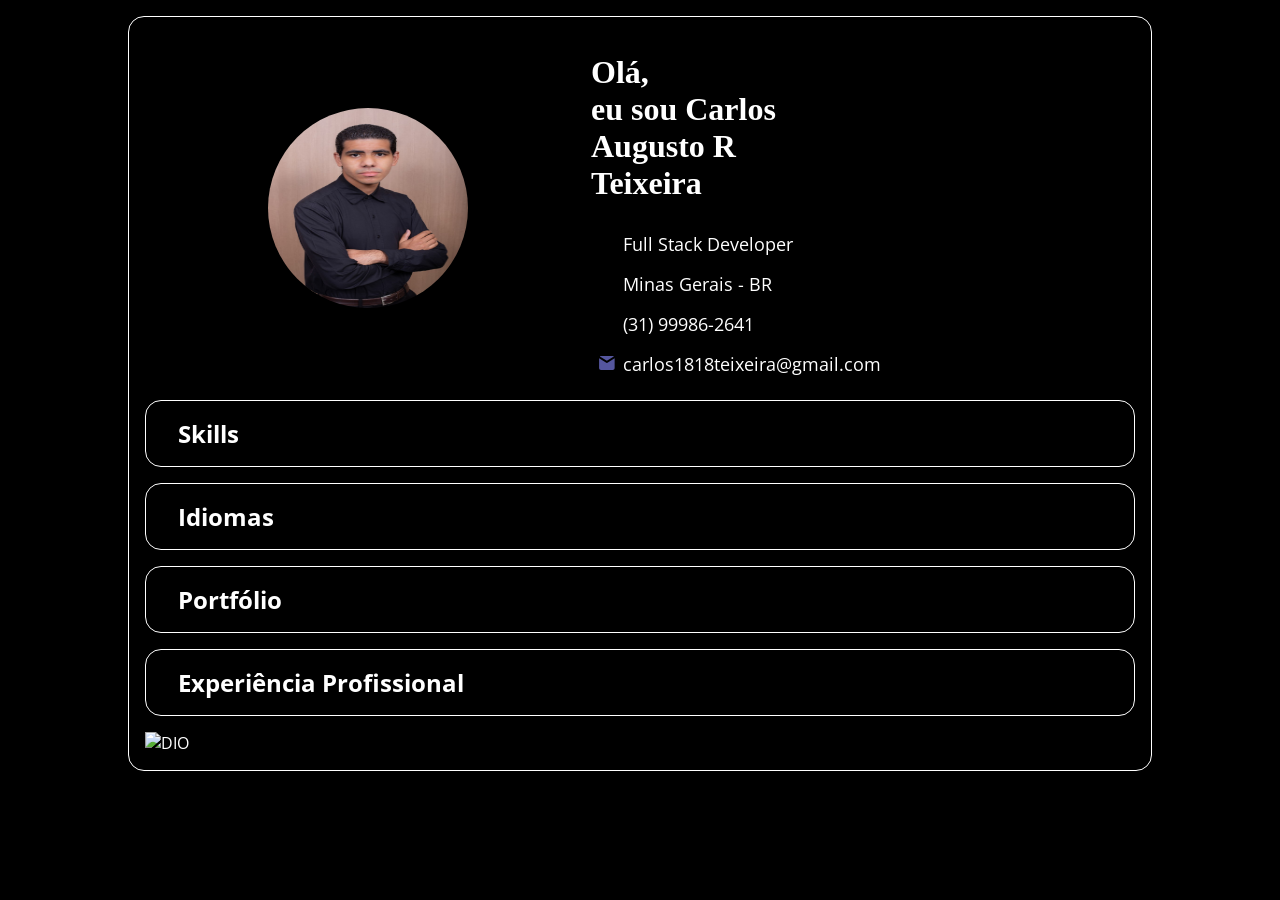
==== index.html @ d0ecc082 "Seu mensagem de commit aqui" ====
<!DOCTYPE html>
<html lang="pt-BR">
<head>
    <meta charset="UTF-8">
    <meta name="viewport" content="width=device-width, initial-scale=1.0">
    <title>Portifolio Carlos Augusto R Teixeira</title>

    <link rel="stylesheet" href="https://cdnjs.cloudflare.com/ajax/libs/normalize/8.0.1/normalize.min.css" 
    integrity="sha512-NhSC1YmyruXifcj/KFRWoC561YpHpc5Jtzgvbuzx5VozKpWvQ+4nXhPdFgmx8xqexRcpAglTj9sIBWINXa8x5w=="
    crossorigin="anonymous" referrerpolicy="no-referrer" />

    <link rel="preconnect" href="https://fonts.googleapis.com">
    <link rel="preconnect" href="https://fonts.gstatic.com" crossorigin>
    <link rel="stylesheet" href="https://fonts.googleapis.com/css2?family=Open+Sans:wght@400;700&display=swap">
  
    <link rel="stylesheet" href="assets/fonts/neue-machina-regular.otf">
    <link rel="stylesheet" href="assets/css/global.css">
    <link rel="stylesheet" href="assets/css/header.css">
    <link rel="stylesheet" href="assets/css/acordeon.css">
    <link rel="stylesheet" href="assets/css/languages.css">
    <link rel="stylesheet" href="assets/css/portfolio.css">
    <link rel="stylesheet" href="assets/css/experience.css">
    <link rel="stylesheet" href="assets/css/skills.css">
    <link rel="stylesheet" href="assets/css/footer.css">
</head>

<body>
        <main class="main"> 

         <header class="header">
             <img src="assets/img/My-photo.jpeg" alt="Foto de Carlos Augusto R Teixeira" class="photo">

             <h1 class="title">Olá, <br>eu sou Carlos Augusto R Teixeira</h1>
        
             <div class="information">
                 <p class="job">Full Stack Developer</p>
                 <p class="location">Minas Gerais - BR</p>
                 <p class="phone">(31) 99986-2641</p>
                 <p class="email">carlos1818teixeira@gmail.com</p>
             </div>
          </header>
          
          
        <section class="acordeon">
            <button class="trigger" type="button">
                <h2>Skills</h2>
            </button>

            <div class="content">
                <div class="skills">
                    <section class="tools">
                        <h3>Ferramentas:</h3>
                        <ul id="profile.skills.hardSkills">
                        </ul>
                    </section>

                    <section class="personal">
                        <h3>Pessoal:</h3>
                        <ul id="profile.skills.softSkills">
                            <li>Carregando...</li>
                            <li>Carregando...</li>
                            <li>Carregando...</li>
                        </ul>
                    </section>
                </div>
            </div>
        </section>

        <section class="acordeon">
            <button class="trigger" type="button">
                <h2>Idiomas</h2>
            </button>

            <div class="content">
                <ul class="languages" id="profile.languages">
                    <li>Carregando...</li>
                </ul>
            </div>
        </section>

        <section class="acordeon">
            <button class="trigger" type="button">
                <h2>Portfólio</h2>
            </button>

            <div class="content">
                <ul class="portfolio" id="profile.portfolio">
                </ul>
            </div>
        </section>

        <section class="acordeon">
            <button class="trigger" type="button">
                <h2>Experiência Profissional</h2>
            </button>

            <div class="content">
                <ul class="experience" id="profile.professionalExperience">
                </ul>
            </div>
        </section>

        <footer>
            <a href="https://www.dio.me/" target="_blank">
                <img src="assets/img/dio.svg" alt="DIO">
            </a>
        </footer>
    </main>

    <script src="assets/js/acordeon.js"></script>
    <script src="assets/js/api.js"></script>
    <script src="assets/js/main.js"></script>
</body>

</html>
---- assets/css/global.css ----
* {
    box-sizing: border-box;
    font-family: 'Open Sans', sans-serif;
}

@font-face {
    font-family: 'Neue Machina';
    src: url('../fonts/neue-machina-regular.otf');
}

body {
    background-color: #000;
    color: #fff;
}

a {
    color: #fff;
    text-decoration: none;
}

a:hover {
    text-decoration: underline;
}

.main {
    margin: 1rem;
    padding: 1rem;
    border: 1px solid #fff;
    border-radius: 1rem;
}

.main::before,
.main::after {
    content: '';
    background-image: url('../img/background.svg');
    background-repeat: no-repeat;
    background-size: contain;
    display: inline-block;
    position: fixed;
    top: 0;
    left: 0;
    width: 140vw;
    height: 100vh;
    z-index: -1;
}

.main::after {
    content: '';
    top: auto;
    left: auto;
    bottom: 0;
    right: 0;
    transform: rotate(180deg);
}


@media only screen and (min-width: 768px) {
    .main {
        max-width: 1024px;
        margin: 1rem auto;
    }

    .main::before,
    .main::after {
        width: 70vw;
    }
}
---- assets/css/header.css ----
.header {
    display: flex;
    flex-direction: column;
    align-items: center;
    position: relative;
}

.header::after {
    content: '';
    display: inline-block;
    position: absolute;
    top: 1rem;
    right: 1rem;
    width: 2rem;
    height: 2rem;
    background-repeat: no-repeat;
    background-size: contain;
    background-image: url('../img/icons/header.svg');
}

.header .photo {
    width: 200px;
    height: 200px;
    border-radius: 50%;
}

.header .title {
    font-family: 'Neue Machina';
    text-align: center;
}

.information {
    display: flex;
    flex-direction: column;
    align-items: flex-start;
    width: 100%;
}

.information p {
    display: flex;
    flex-direction: row;
    align-items: center;
    margin: .5rem;
    font-size: 1.125rem;
}

.information p::before {
    content: '';
    display: inline-block;
    width: 1rem;
    height: 1rem;
    background-repeat: no-repeat;
    background-size: contain;
    margin-right: .5rem;
}

.information .job::before {
    background-image: url('../img/icons/job.svg');
}

.information .location::before {
    background-image: url('../img/icons/location.svg');
}

.information .email::before {
    background-image: url('../img/icons/email.svg');
}

.information .phone::before {
    background-image: url('../img/icons/phone.svg');
}

@media only screen and (min-width: 768px) {
    .header {
        display: grid;
        grid-template-areas:
            "photo title"
            "photo information"
        ;
    }

    .header .photo {
        grid-area: photo;
        margin: 0 auto;
    }

    .header .title {
        grid-area: title;
        text-align: start;
        max-width: 210px;
    }

    .header .information {
        grid-area: information;
    }
}
---- assets/css/acordeon.css ----
.acordeon {
    display: flex;
    flex-direction: column;
    width: 100%;
    margin: 1rem 0;
    border: 1px solid #fff;
    border-radius: 1rem;
    transition: .25s;
}

.acordeon.open,
.acordeon:hover {
    background-color: #55569E;
    border-color: #55569E;
}

.acordeon .trigger {
    display: flex;
    flex-direction: row;
    justify-content: space-between;
    align-items: center;
    font-size: 1.5rem;
    font-weight: 700;
    padding: 1rem 2rem;
    background-color: transparent;
    color: #fff;
    border: none;
}

.acordeon .trigger h2 {
    margin: 0;
    font-size: 1.5rem;
    text-align: start;
}

.acordeon .trigger:hover {
    cursor: pointer;
}

.acordeon .trigger::after {
    content: '';
    display: inline-block;
    width: 1.5rem;
    height: 1.5rem;
    background-repeat: no-repeat;
    background-size: contain;
    background-image: url('../img/icons/arrow-top.svg');
    transition: .25s;
}

.acordeon.open .trigger::after {
    transform: rotate(180deg);
}

.acordeon .content {
    overflow: hidden;
    height: 0;
    opacity: 0;
    transition: opacity .25s ease-in-out;
}

.acordeon.open .content {
    display: block;
    padding: 0 1rem 1rem 2rem;
    height: auto;
    opacity: 1;
}
---- assets/css/languages.css ----
.languages {
    display: flex;
    flex-direction: row;
    align-items: center;
    flex-wrap: wrap;
    margin: 0;
    padding: 0;
    list-style: none;
}

.languages li {
    display: flex;
    flex-direction: row;
    align-items: center;
    padding-right: 1rem;
    font-weight: 700;
}

.languages li::before {
    content: "";
    display: inline-block;
    width: 1rem;
    height: 1rem;
    background-repeat: no-repeat;
    background-size: contain;
    background-image: url('../img/icons/check.svg');
    margin-right: .5rem;
}
---- assets/css/portfolio.css ----
.portfolio {
    display: flex;
    flex-direction: column;
    justify-content: flex-start;
    width: 100%;
    margin: 0;
    padding: 0;
    list-style: none;
}

.portfolio li {
    display: flex;
    flex-direction: column;
    justify-content: flex-start;
    margin: 1rem 0;
}

.portfolio li h3 {
    display: flex;
    flex-direction: row;
    align-items: center;
    font-size: 1.25rem;
    font-weight: 700;
    margin: 0;
    margin-bottom: .5rem;
}

.portfolio li h3.github::before {
    content: "";
    display: inline-block;
    width: 1rem;
    height: 1rem;
    background-repeat: no-repeat;
    background-size: contain;
    background-image: url('../img/icons/github.svg');
    margin-right: .5rem;
}
---- assets/css/experience.css ----
.experience {
    display: flex;
    flex-direction: column;
    margin: 0;
    padding: 0;
    list-style: none;
}

.experience li {
    margin-bottom: 1rem;
}

.experience li .period {
    display: flex;
    flex-direction: row;
    align-items: center;
}

.experience li .period::before {
    content: "";
    display: inline-block;
    width: 1rem;
    height: 1rem;
    background-repeat: no-repeat;
    background-size: contain;
    background-image: url('../img/icons/calendar.svg');
    margin-right: .5rem;
}
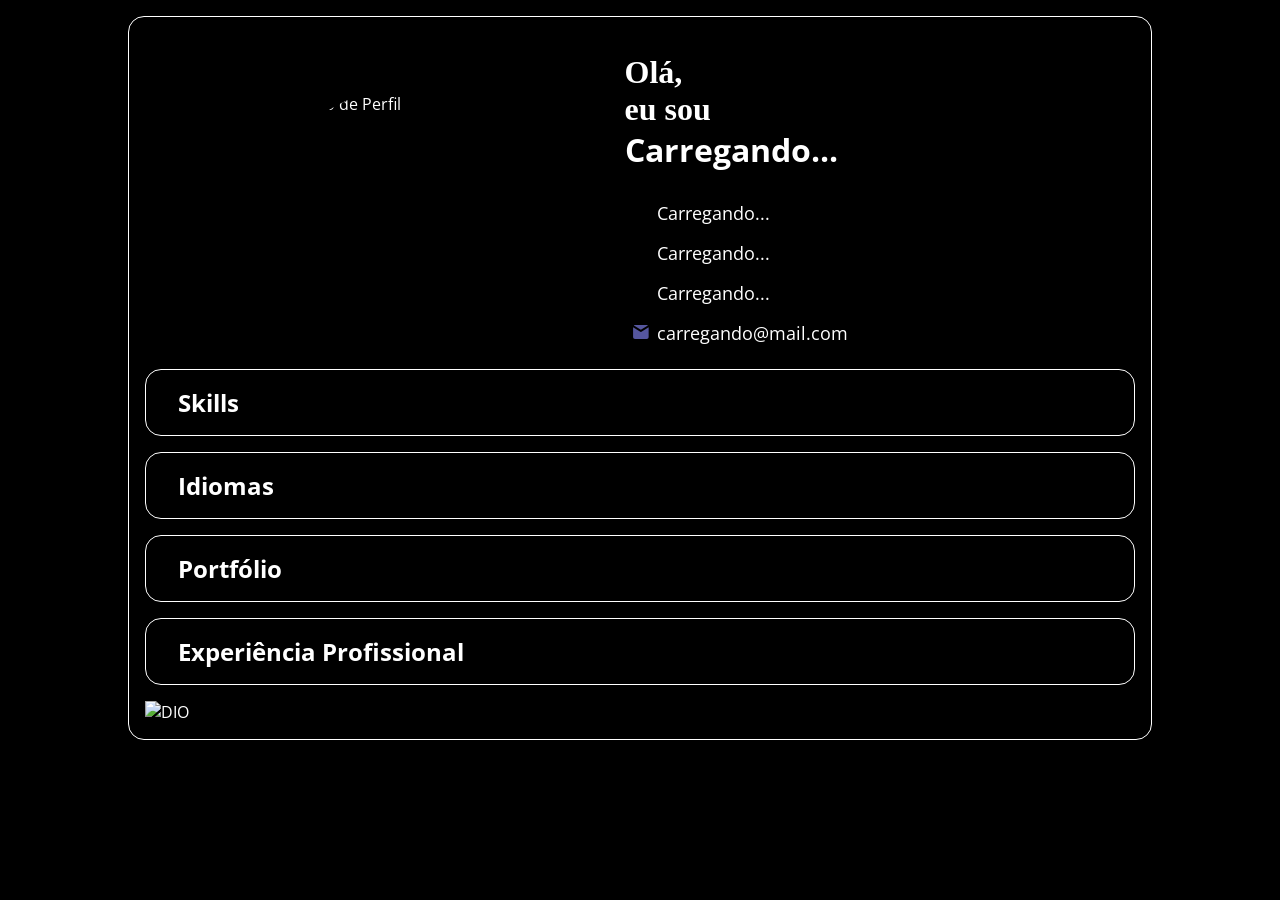
==== commit 41eec6d2: "Corrigir problemas no arquivo api.js e atualizar profile.json" ====
--- a/index.html
+++ b/index.html
@@ -25,22 +25,26 @@
 </head>
 
 <body>
-        <main class="main"> 
+    <main class="main">
+        <header class="header">
+            <img src="assets/img/my-photo.png" alt="Foto de Perfil" class="photo" id="profile.photo">
 
-         <header class="header">
-             <img src="assets/img/My-photo.jpeg" alt="Foto de Carlos Augusto R Teixeira" class="photo">
+            <h1 class="title">
+                Olá, <br>eu sou <span id="profile.name">Carregando...</span>
+            </h1>
 
-             <h1 class="title">Olá, <br>eu sou Carlos Augusto R Teixeira</h1>
-        
-             <div class="information">
-                 <p class="job">Full Stack Developer</p>
-                 <p class="location">Minas Gerais - BR</p>
-                 <p class="phone">(31) 99986-2641</p>
-                 <p class="email">carlos1818teixeira@gmail.com</p>
-             </div>
-          </header>
-          
-          
+            <div class="information">
+                <p class="job" id="profile.job">Carregando...</p>
+                <p class="location" id="profile.location">Carregando...</p>
+                <p class="phone">
+                    <a href="tel:(16) 9 9999-9999" id="profile.phone">Carregando...</a>
+                </p>
+                <p class="email">
+                    <a href="mailto:ex@mail.com" id="profile.email">carregando@mail.com</a>
+                </p>
+            </div>
+        </header>
+
         <section class="acordeon">
             <button class="trigger" type="button">
                 <h2>Skills</h2>
@@ -112,4 +116,4 @@
     <script src="assets/js/main.js"></script>
 </body>
 
-</html>
+</html>
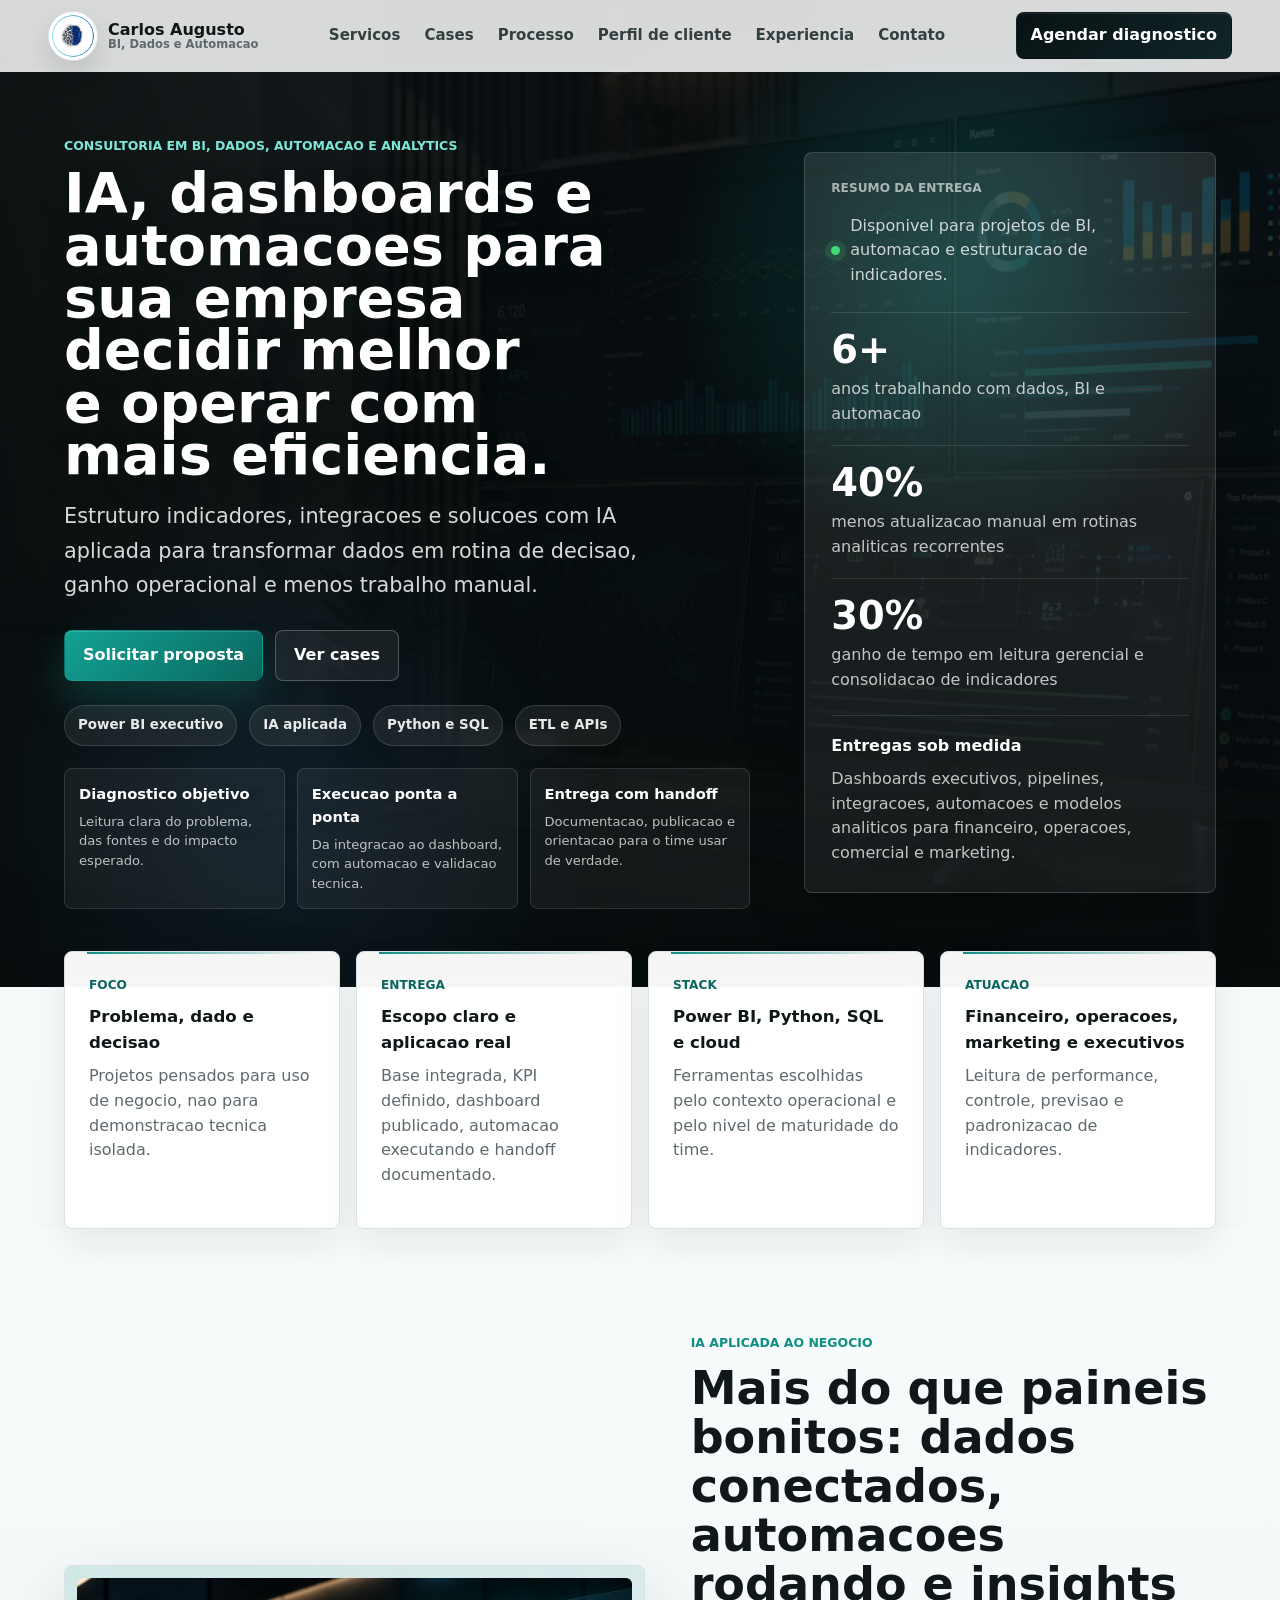
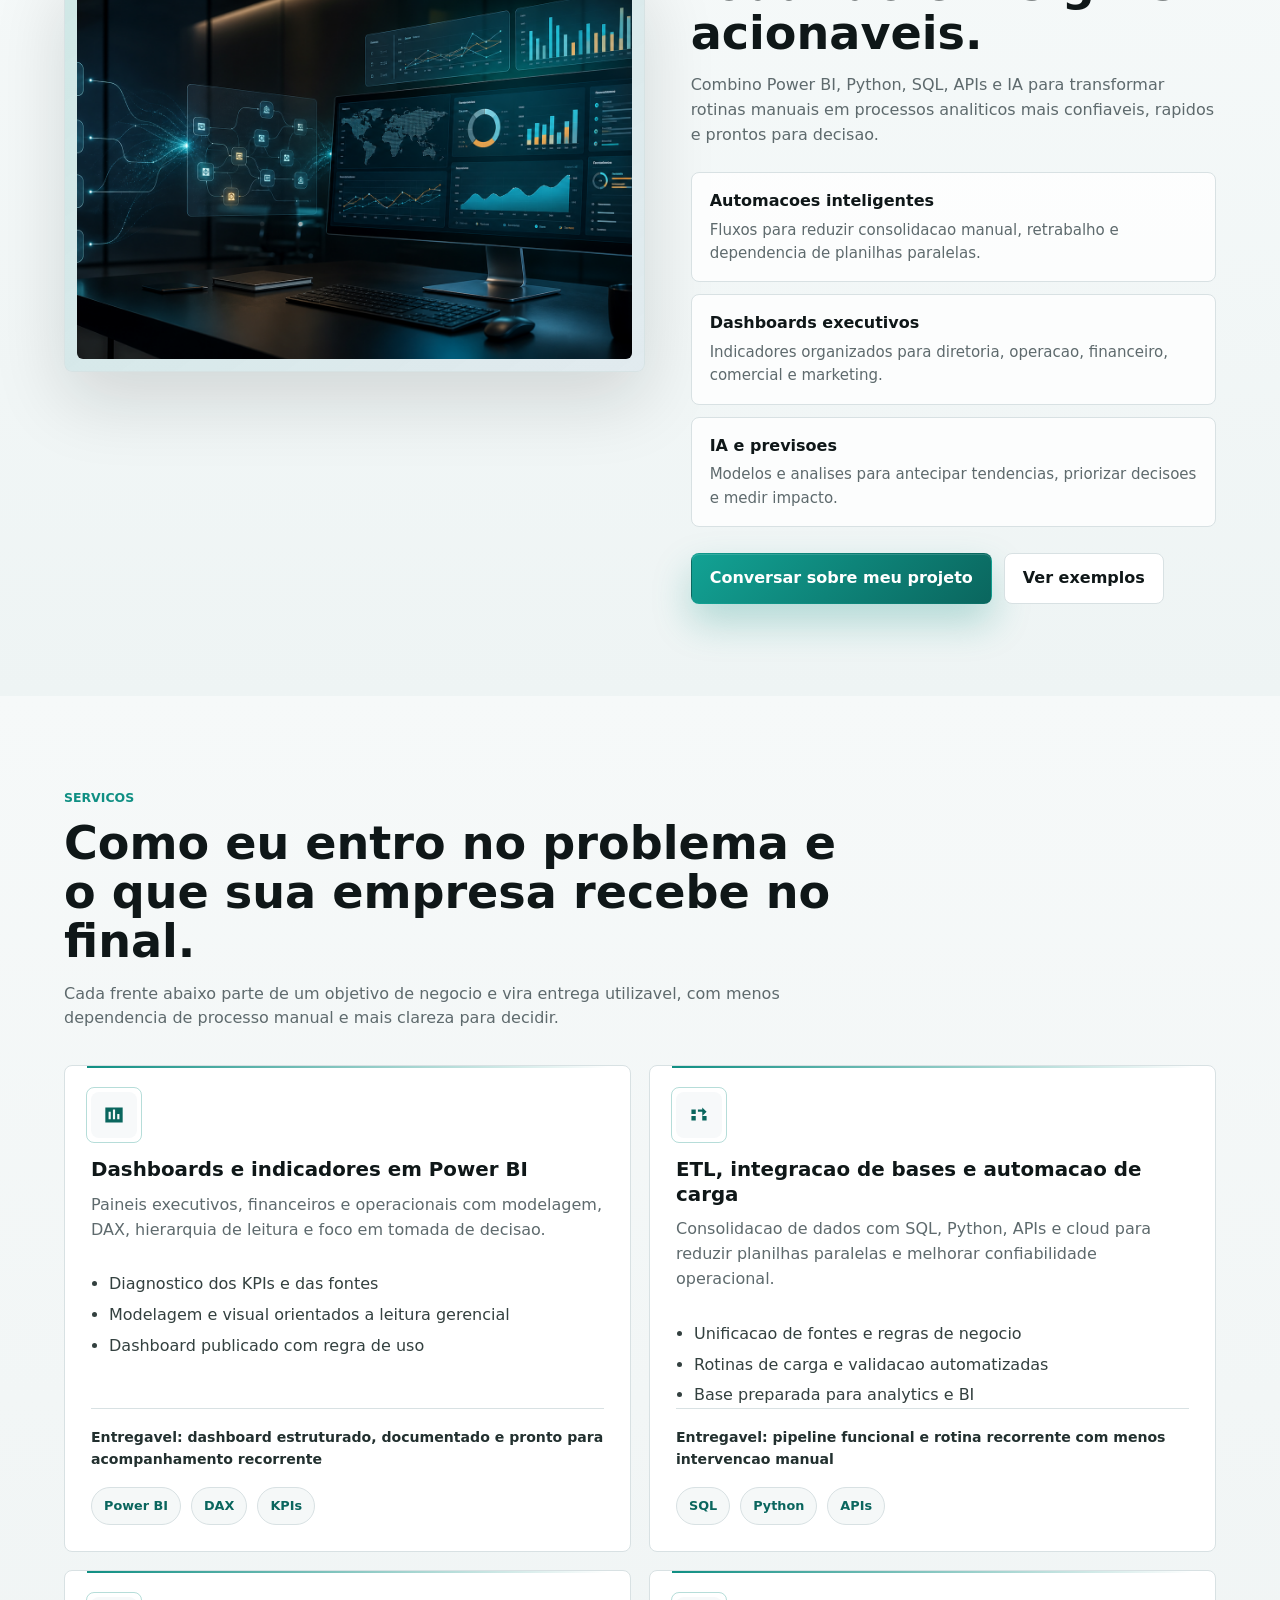
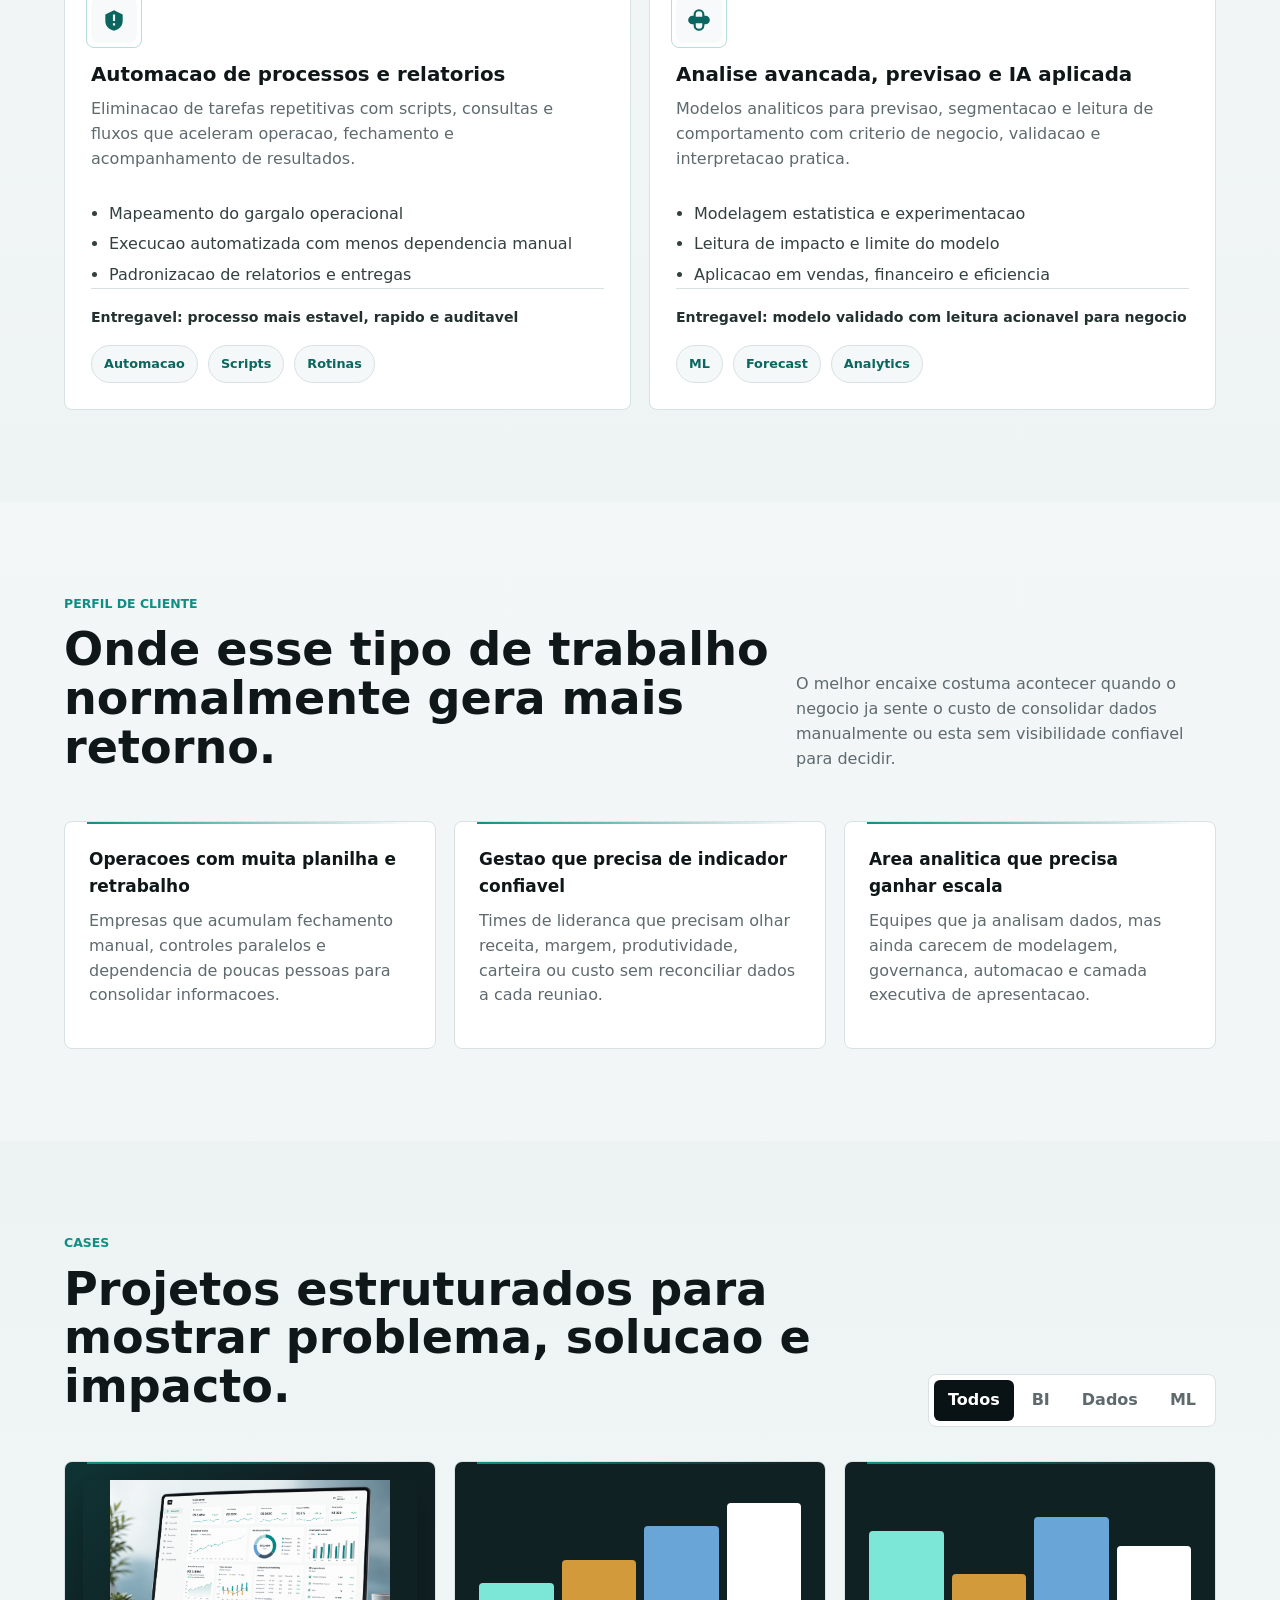
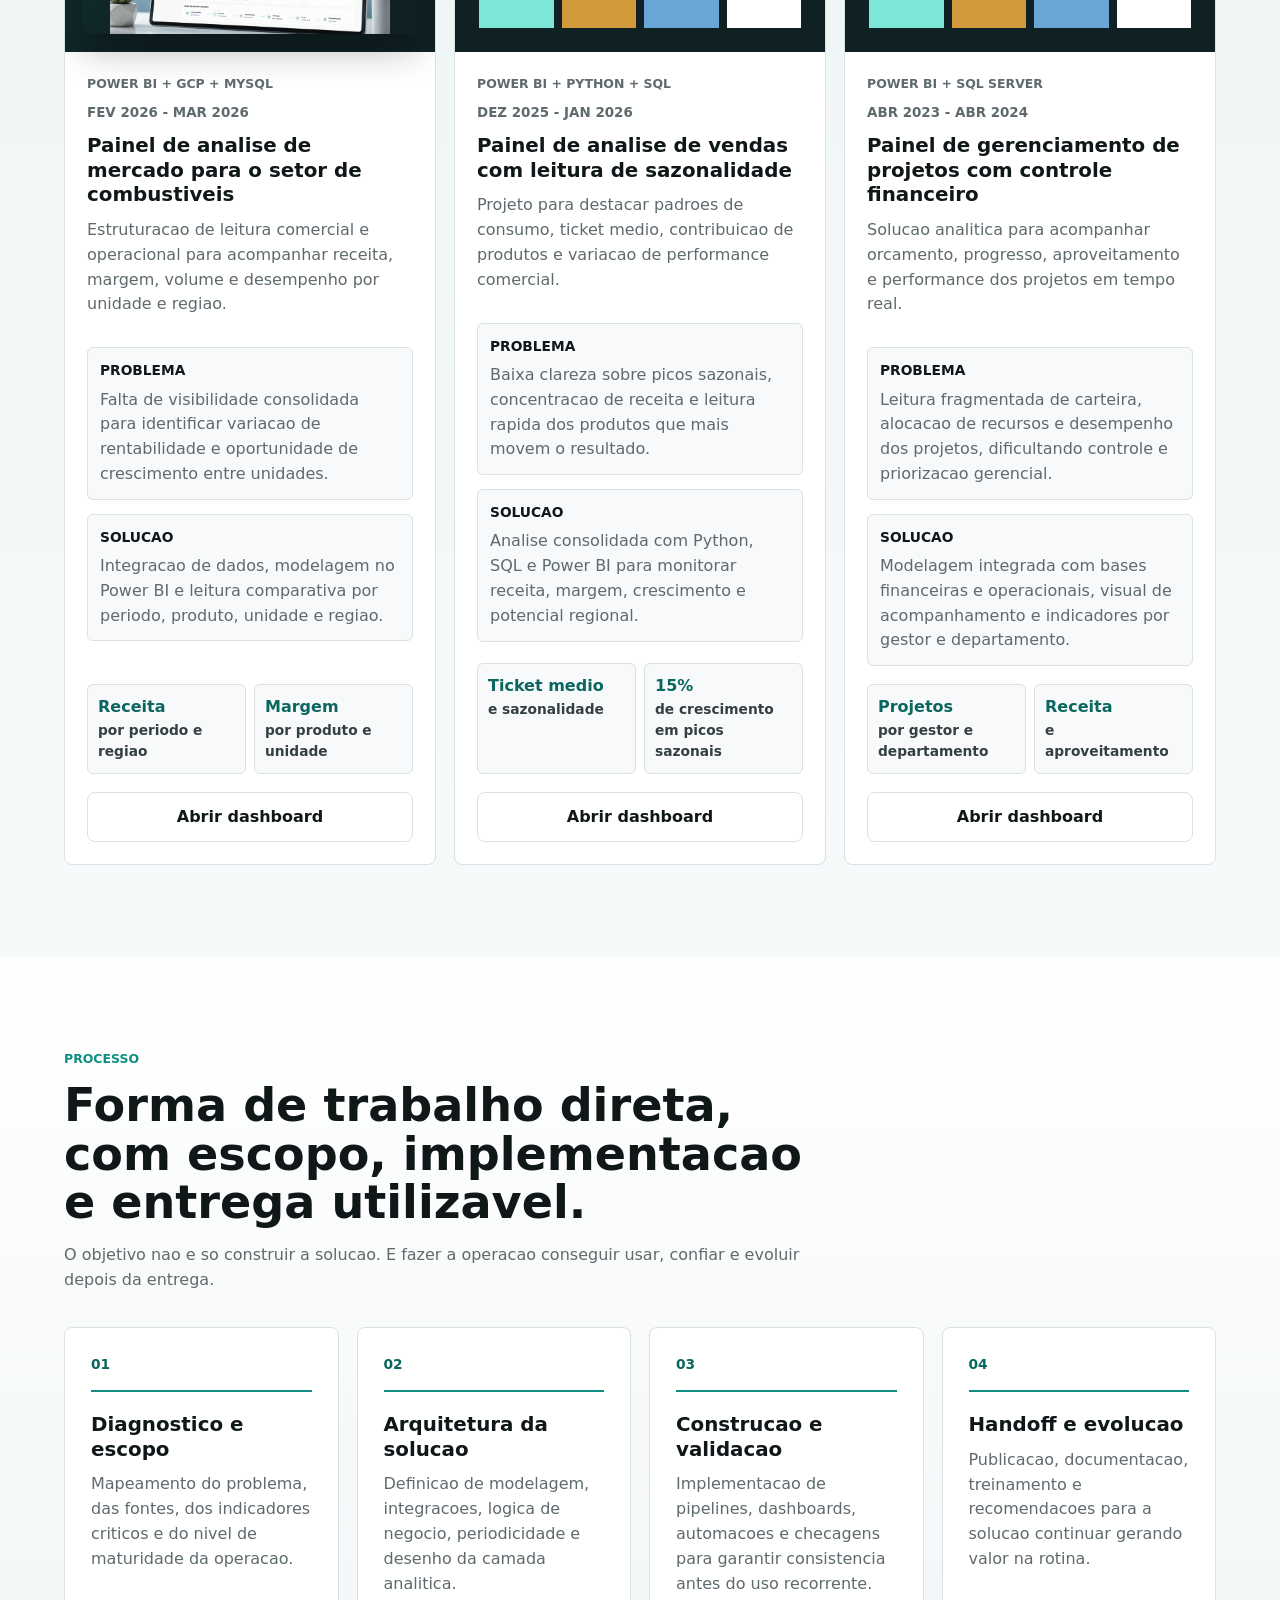
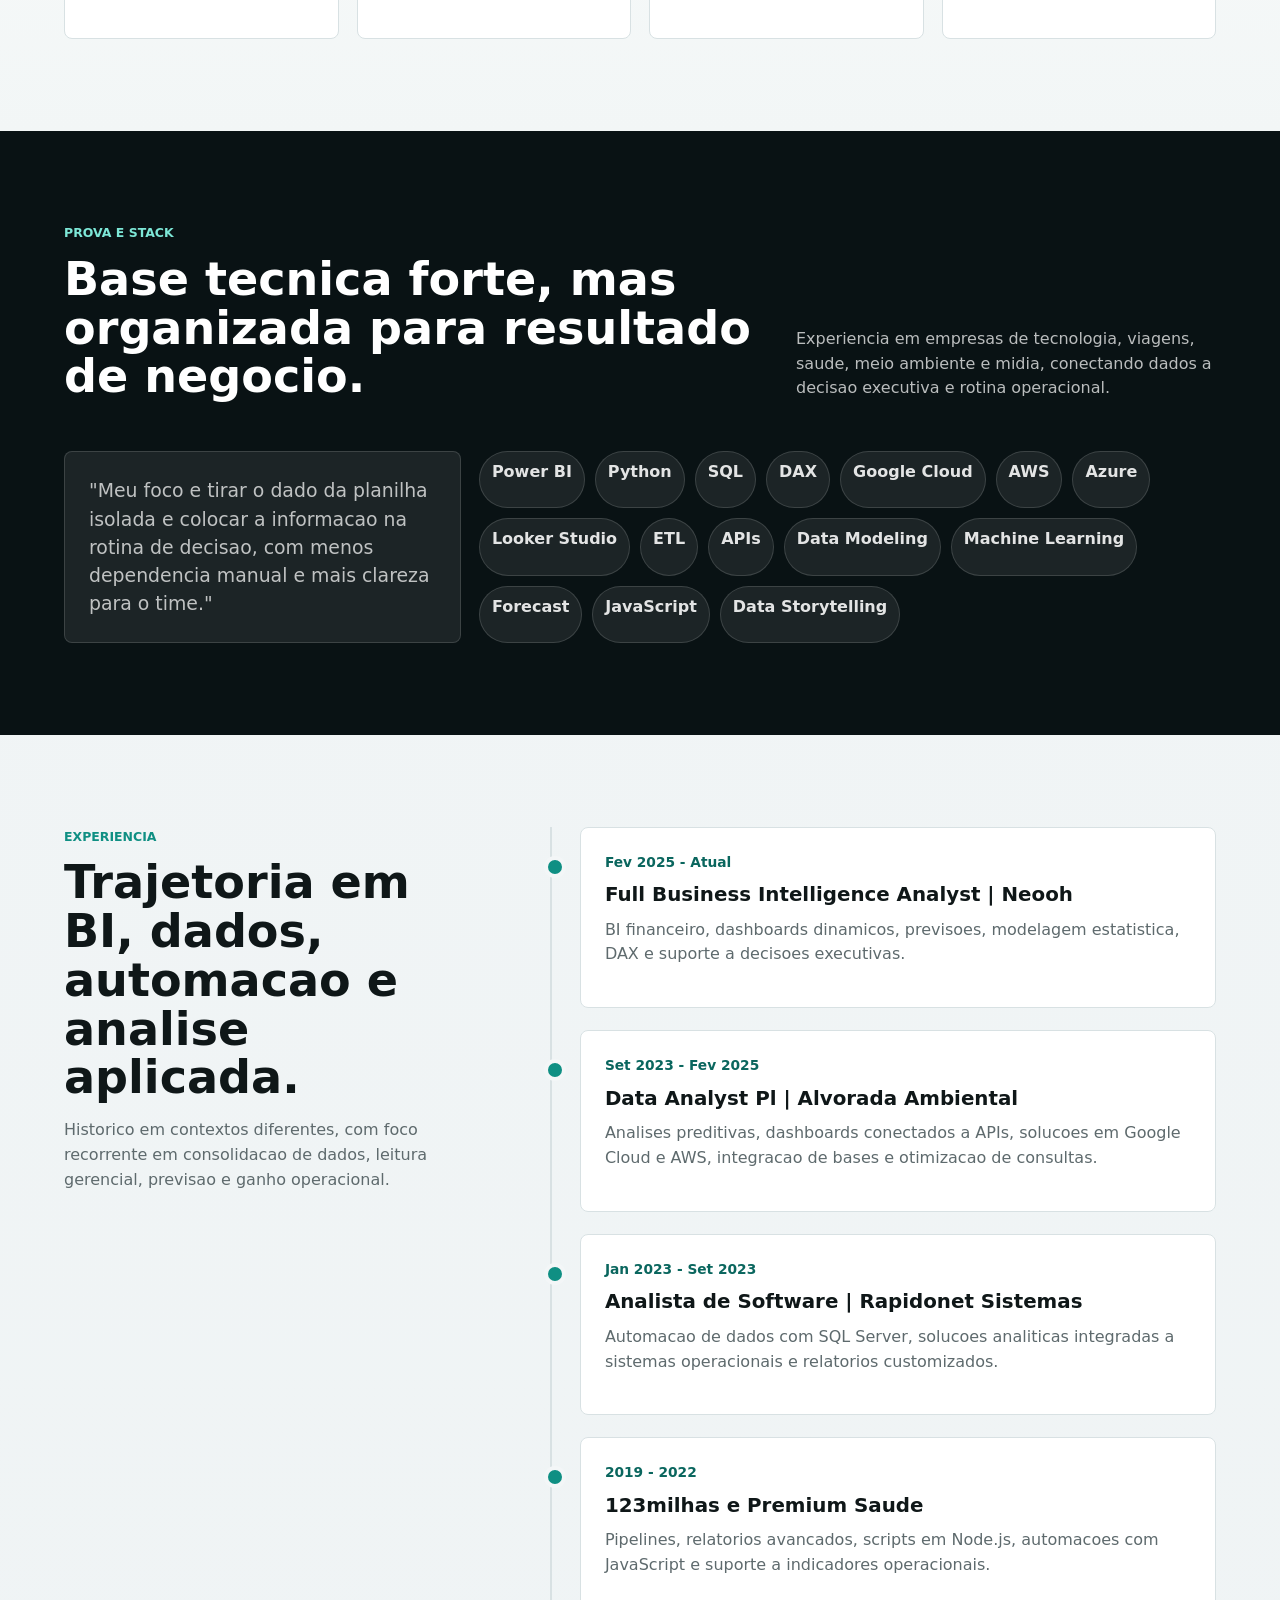
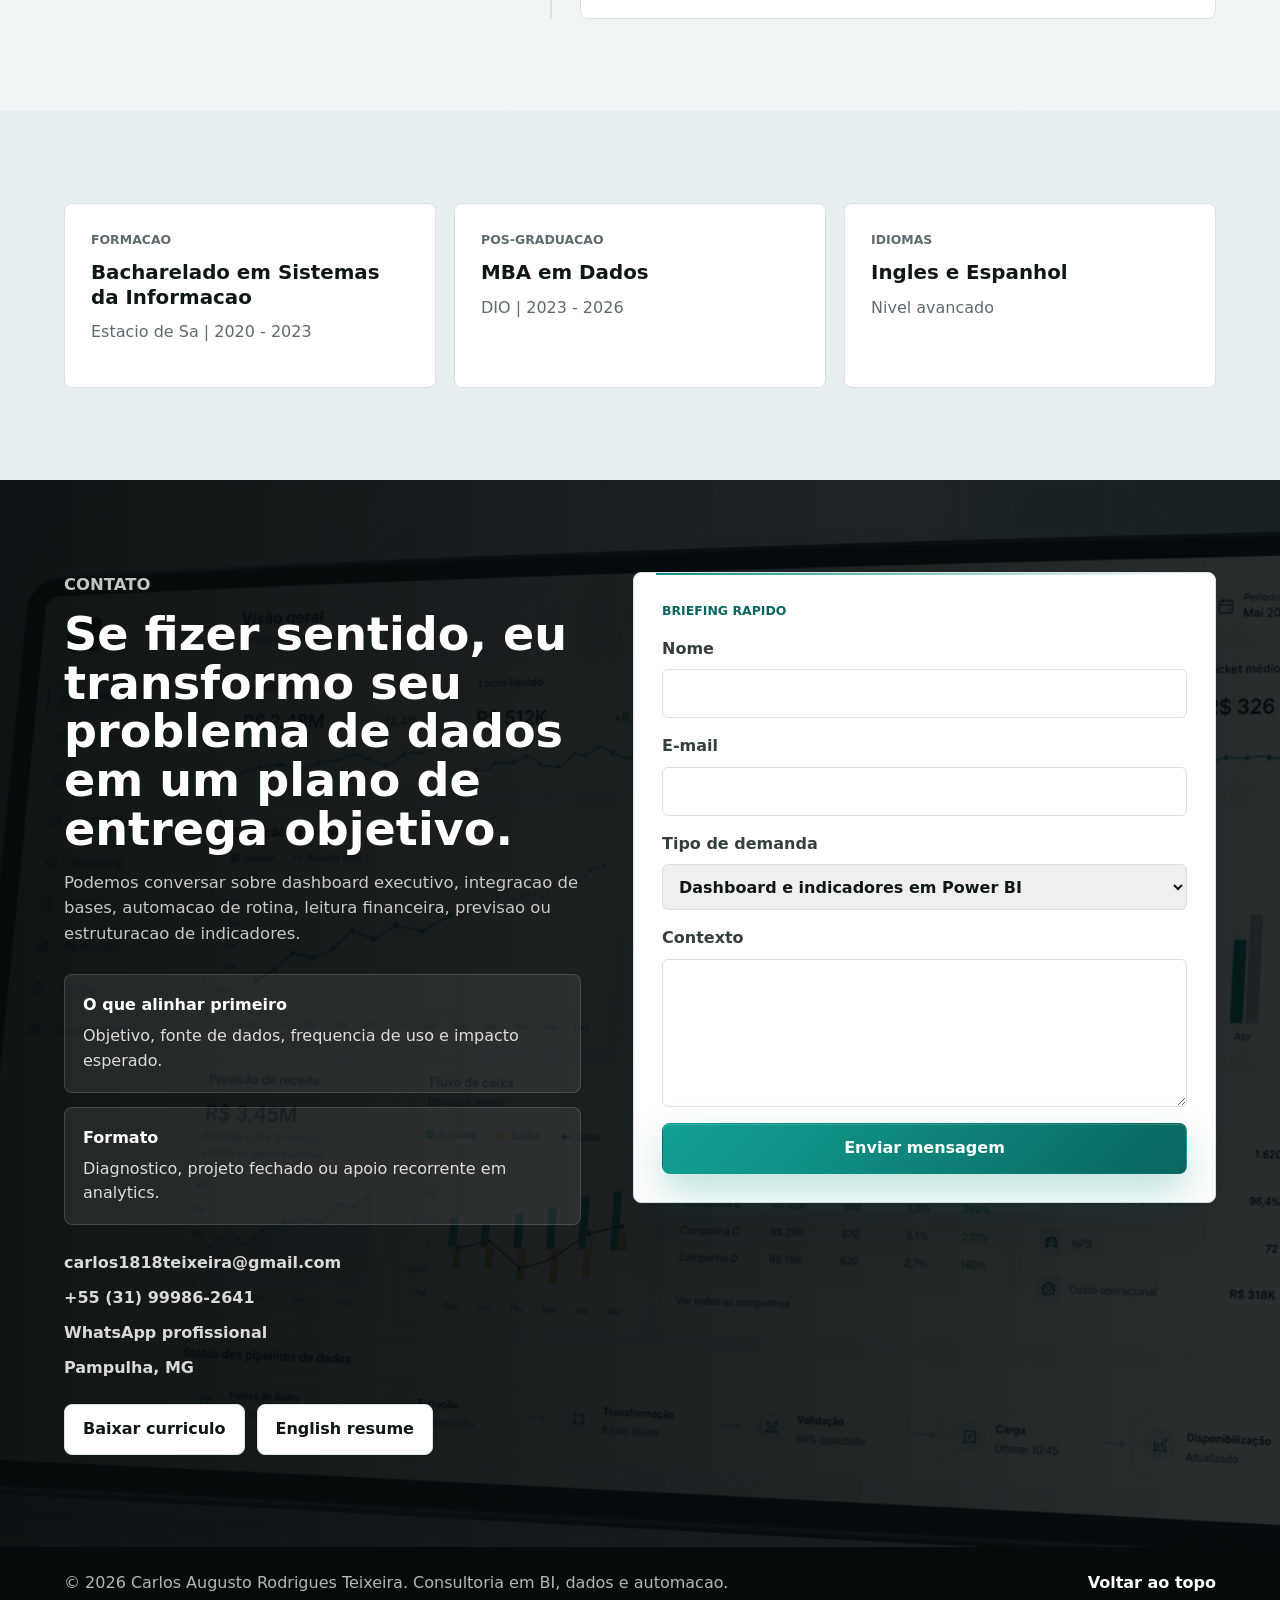
==== commit e96978be: "Publish updated portfolio site" ====
--- a/index.html
+++ b/index.html
@@ -1,119 +1,579 @@
-<!DOCTYPE html>
+<!doctype html>
 <html lang="pt-BR">
-<head>
-    <meta charset="UTF-8">
-    <meta name="viewport" content="width=device-width, initial-scale=1.0">
-    <title>Portifolio Carlos Augusto R Teixeira</title>
-
-    <link rel="stylesheet" href="https://cdnjs.cloudflare.com/ajax/libs/normalize/8.0.1/normalize.min.css" 
-    integrity="sha512-NhSC1YmyruXifcj/KFRWoC561YpHpc5Jtzgvbuzx5VozKpWvQ+4nXhPdFgmx8xqexRcpAglTj9sIBWINXa8x5w=="
-    crossorigin="anonymous" referrerpolicy="no-referrer" />
-
-    <link rel="preconnect" href="https://fonts.googleapis.com">
-    <link rel="preconnect" href="https://fonts.gstatic.com" crossorigin>
-    <link rel="stylesheet" href="https://fonts.googleapis.com/css2?family=Open+Sans:wght@400;700&display=swap">
-  
-    <link rel="stylesheet" href="assets/fonts/neue-machina-regular.otf">
-    <link rel="stylesheet" href="assets/css/global.css">
-    <link rel="stylesheet" href="assets/css/header.css">
-    <link rel="stylesheet" href="assets/css/acordeon.css">
-    <link rel="stylesheet" href="assets/css/languages.css">
-    <link rel="stylesheet" href="assets/css/portfolio.css">
-    <link rel="stylesheet" href="assets/css/experience.css">
-    <link rel="stylesheet" href="assets/css/skills.css">
-    <link rel="stylesheet" href="assets/css/footer.css">
-</head>
-
-<body>
-    <main class="main">
-        <header class="header">
-            <img src="assets/img/my-photo.png" alt="Foto de Perfil" class="photo" id="profile.photo">
-
-            <h1 class="title">
-                Olá, <br>eu sou <span id="profile.name">Carregando...</span>
-            </h1>
-
-            <div class="information">
-                <p class="job" id="profile.job">Carregando...</p>
-                <p class="location" id="profile.location">Carregando...</p>
-                <p class="phone">
-                    <a href="tel:(16) 9 9999-9999" id="profile.phone">Carregando...</a>
-                </p>
-                <p class="email">
-                    <a href="mailto:ex@mail.com" id="profile.email">carregando@mail.com</a>
-                </p>
-            </div>
-        </header>
-
-        <section class="acordeon">
-            <button class="trigger" type="button">
-                <h2>Skills</h2>
-            </button>
-
-            <div class="content">
-                <div class="skills">
-                    <section class="tools">
-                        <h3>Ferramentas:</h3>
-                        <ul id="profile.skills.hardSkills">
-                        </ul>
-                    </section>
-
-                    <section class="personal">
-                        <h3>Pessoal:</h3>
-                        <ul id="profile.skills.softSkills">
-                            <li>Carregando...</li>
-                            <li>Carregando...</li>
-                            <li>Carregando...</li>
-                        </ul>
-                    </section>
-                </div>
-            </div>
-        </section>
-
-        <section class="acordeon">
-            <button class="trigger" type="button">
-                <h2>Idiomas</h2>
-            </button>
-
-            <div class="content">
-                <ul class="languages" id="profile.languages">
-                    <li>Carregando...</li>
-                </ul>
-            </div>
-        </section>
-
-        <section class="acordeon">
-            <button class="trigger" type="button">
-                <h2>Portfólio</h2>
-            </button>
-
-            <div class="content">
-                <ul class="portfolio" id="profile.portfolio">
-                </ul>
-            </div>
-        </section>
-
-        <section class="acordeon">
-            <button class="trigger" type="button">
-                <h2>Experiência Profissional</h2>
-            </button>
-
-            <div class="content">
-                <ul class="experience" id="profile.professionalExperience">
-                </ul>
-            </div>
-        </section>
-
-        <footer>
-            <a href="https://www.dio.me/" target="_blank">
-                <img src="assets/img/dio.svg" alt="DIO">
-            </a>
-        </footer>
+  <head>
+    <meta charset="utf-8" />
+    <meta name="viewport" content="width=device-width, initial-scale=1" />
+    <meta
+      name="description"
+      content="Carlos Augusto estrutura dados, dashboards e automacoes para reduzir retrabalho e acelerar decisoes de negocio."
+    />
+    <title>Carlos Augusto | BI, Dados e Automacao</title>
+    <link rel="icon" type="image/png" href="assets/images/logo-carlos-augusto.png" />
+    <link rel="stylesheet" href="css/styles.css" />
+  </head>
+  <body>
+    <header class="site-header" data-header>
+      <a class="brand" href="#inicio" aria-label="Ir para o inicio">
+        <span class="brand-mark" aria-hidden="true">
+          <img class="brand-logo" src="assets/images/logo-carlos-augusto.png" alt="" />
+        </span>
+        <span class="brand-text">
+          <strong>Carlos Augusto</strong>
+          <small>BI, Dados e Automacao</small>
+        </span>
+      </a>
+
+      <button class="nav-toggle" type="button" aria-label="Abrir menu" aria-expanded="false" data-nav-toggle>
+        <span></span>
+        <span></span>
+        <span></span>
+      </button>
+
+      <nav class="nav" data-nav>
+        <a href="#servicos">Servicos</a>
+        <a href="#cases">Cases</a>
+        <a href="#processo">Processo</a>
+        <a href="#perfil">Perfil de cliente</a>
+        <a href="#experiencia">Experiencia</a>
+        <a href="#contato">Contato</a>
+      </nav>
+      <a class="header-cta" href="#contato">Agendar diagnostico</a>
+    </header>
+
+    <main>
+      <section class="hero" id="inicio">
+        <div class="hero-media" aria-hidden="true">
+          <img src="assets/images/hero-analytics.png" alt="" />
+        </div>
+        <div class="hero-overlay"></div>
+        <div class="hero-shell">
+          <div class="hero-content">
+            <p class="eyebrow">Consultoria em BI, dados, automacao e analytics</p>
+            <h1>IA, dashboards e automacoes para sua empresa decidir melhor e operar com mais eficiencia.</h1>
+            <p class="hero-copy">
+              Estruturo indicadores, integracoes e solucoes com IA aplicada para transformar dados em rotina de decisao, ganho operacional e menos trabalho manual.
+            </p>
+            <div class="hero-actions">
+              <a class="button primary" href="#contato">Solicitar proposta</a>
+              <a class="button secondary" href="#cases">Ver cases</a>
+            </div>
+            <div class="hero-tags" aria-label="Especialidades principais">
+              <span>Power BI executivo</span>
+              <span>IA aplicada</span>
+              <span>Python e SQL</span>
+              <span>ETL e APIs</span>
+            </div>
+            <div class="hero-points" aria-label="Diferenciais de entrega">
+              <article>
+                <strong>Diagnostico objetivo</strong>
+                <span>Leitura clara do problema, das fontes e do impacto esperado.</span>
+              </article>
+              <article>
+                <strong>Execucao ponta a ponta</strong>
+                <span>Da integracao ao dashboard, com automacao e validacao tecnica.</span>
+              </article>
+              <article>
+                <strong>Entrega com handoff</strong>
+                <span>Documentacao, publicacao e orientacao para o time usar de verdade.</span>
+              </article>
+            </div>
+          </div>
+
+          <aside class="hero-aside" aria-label="Resumo da oferta">
+            <p class="hero-aside-kicker">Resumo da entrega</p>
+            <div class="hero-status">
+              <span aria-hidden="true"></span>
+              <p>Disponivel para projetos de BI, automacao e estruturacao de indicadores.</p>
+            </div>
+            <dl class="hero-stats" aria-label="Indicadores de experiencia">
+              <div>
+                <dt>6+</dt>
+                <dd>anos trabalhando com dados, BI e automacao</dd>
+              </div>
+              <div>
+                <dt>40%</dt>
+                <dd>menos atualizacao manual em rotinas analiticas recorrentes</dd>
+              </div>
+              <div>
+                <dt>30%</dt>
+                <dd>ganho de tempo em leitura gerencial e consolidacao de indicadores</dd>
+              </div>
+            </dl>
+            <div class="hero-proof">
+              <strong>Entregas sob medida</strong>
+              <p>Dashboards executivos, pipelines, integracoes, automacoes e modelos analiticos para financeiro, operacoes, comercial e marketing.</p>
+            </div>
+          </aside>
+        </div>
+      </section>
+
+      <section class="proof-band">
+        <div class="section-inner proof-grid">
+          <article>
+            <span>Foco</span>
+            <strong>Problema, dado e decisao</strong>
+            <p>Projetos pensados para uso de negocio, nao para demonstracao tecnica isolada.</p>
+          </article>
+          <article>
+            <span>Entrega</span>
+            <strong>Escopo claro e aplicacao real</strong>
+            <p>Base integrada, KPI definido, dashboard publicado, automacao executando e handoff documentado.</p>
+          </article>
+          <article>
+            <span>Stack</span>
+            <strong>Power BI, Python, SQL e cloud</strong>
+            <p>Ferramentas escolhidas pelo contexto operacional e pelo nivel de maturidade do time.</p>
+          </article>
+          <article>
+            <span>Atuacao</span>
+            <strong>Financeiro, operacoes, marketing e executivos</strong>
+            <p>Leitura de performance, controle, previsao e padronizacao de indicadores.</p>
+          </article>
+        </div>
+      </section>
+
+      <section class="section visual-offer" aria-label="Imagem de IA, dashboards e automacoes">
+        <div class="section-inner visual-offer-grid">
+          <div class="visual-offer-media">
+            <img src="assets/images/ai-automation-showcase.png" alt="Ambiente digital com dashboards, automacoes, fluxos de dados e IA aplicada a decisoes executivas" />
+          </div>
+          <div class="visual-offer-content">
+            <p class="section-kicker">IA aplicada ao negocio</p>
+            <h2>Mais do que paineis bonitos: dados conectados, automacoes rodando e insights acionaveis.</h2>
+            <p>
+              Combino Power BI, Python, SQL, APIs e IA para transformar rotinas manuais em processos analiticos mais confiaveis, rapidos e prontos para decisao.
+            </p>
+            <div class="visual-feature-list">
+              <article>
+                <strong>Automacoes inteligentes</strong>
+                <span>Fluxos para reduzir consolidacao manual, retrabalho e dependencia de planilhas paralelas.</span>
+              </article>
+              <article>
+                <strong>Dashboards executivos</strong>
+                <span>Indicadores organizados para diretoria, operacao, financeiro, comercial e marketing.</span>
+              </article>
+              <article>
+                <strong>IA e previsoes</strong>
+                <span>Modelos e analises para antecipar tendencias, priorizar decisoes e medir impacto.</span>
+              </article>
+            </div>
+            <div class="visual-offer-actions">
+              <a class="button primary" href="#contato">Conversar sobre meu projeto</a>
+              <a class="button secondary" href="#cases">Ver exemplos</a>
+            </div>
+          </div>
+        </div>
+      </section>
+
+      <section class="section section-contrast" id="servicos">
+        <div class="section-inner">
+          <div class="section-heading">
+            <p class="section-kicker">Servicos</p>
+            <h2>Como eu entro no problema e o que sua empresa recebe no final.</h2>
+            <p>
+              Cada frente abaixo parte de um objetivo de negocio e vira entrega utilizavel, com menos dependencia de processo manual e mais clareza para decidir.
+            </p>
+          </div>
+
+          <div class="services-grid">
+            <article class="service-card">
+              <div class="card-icon" aria-hidden="true">
+                <svg viewBox="0 0 24 24"><path d="M4 19V5h16v14H4Zm3-3h2V9H7v7Zm4 0h2V7h-2v9Zm4 0h2v-5h-2v5Z" /></svg>
+              </div>
+              <h3>Dashboards e indicadores em Power BI</h3>
+              <p>Paineis executivos, financeiros e operacionais com modelagem, DAX, hierarquia de leitura e foco em tomada de decisao.</p>
+              <ul class="card-list">
+                <li>Diagnostico dos KPIs e das fontes</li>
+                <li>Modelagem e visual orientados a leitura gerencial</li>
+                <li>Dashboard publicado com regra de uso</li>
+              </ul>
+              <span class="deliverable">Entregavel: dashboard estruturado, documentado e pronto para acompanhamento recorrente</span>
+              <div class="service-meta">
+                <span>Power BI</span>
+                <span>DAX</span>
+                <span>KPIs</span>
+              </div>
+            </article>
+
+            <article class="service-card">
+              <div class="card-icon" aria-hidden="true">
+                <svg viewBox="0 0 24 24"><path d="M5 7h4v4H5V7Zm10-2 4 4-4 4V9h-4V7h4V5ZM5 13h4v4H5v-4Zm10 0h4v4h-4v-4Z" /></svg>
+              </div>
+              <h3>ETL, integracao de bases e automacao de carga</h3>
+              <p>Consolidacao de dados com SQL, Python, APIs e cloud para reduzir planilhas paralelas e melhorar confiabilidade operacional.</p>
+              <ul class="card-list">
+                <li>Unificacao de fontes e regras de negocio</li>
+                <li>Rotinas de carga e validacao automatizadas</li>
+                <li>Base preparada para analytics e BI</li>
+              </ul>
+              <span class="deliverable">Entregavel: pipeline funcional e rotina recorrente com menos intervencao manual</span>
+              <div class="service-meta">
+                <span>SQL</span>
+                <span>Python</span>
+                <span>APIs</span>
+              </div>
+            </article>
+
+            <article class="service-card">
+              <div class="card-icon" aria-hidden="true">
+                <svg viewBox="0 0 24 24"><path d="M12 3 4 7v6c0 4.1 2.7 7.7 8 9 5.3-1.3 8-4.9 8-9V7l-8-4Zm1 14h-2v-2h2v2Zm0-4h-2V7h2v6Z" /></svg>
+              </div>
+              <h3>Automacao de processos e relatorios</h3>
+              <p>Eliminacao de tarefas repetitivas com scripts, consultas e fluxos que aceleram operacao, fechamento e acompanhamento de resultados.</p>
+              <ul class="card-list">
+                <li>Mapeamento do gargalo operacional</li>
+                <li>Execucao automatizada com menos dependencia manual</li>
+                <li>Padronizacao de relatorios e entregas</li>
+              </ul>
+              <span class="deliverable">Entregavel: processo mais estavel, rapido e auditavel</span>
+              <div class="service-meta">
+                <span>Automacao</span>
+                <span>Scripts</span>
+                <span>Rotinas</span>
+              </div>
+            </article>
+
+            <article class="service-card">
+              <div class="card-icon" aria-hidden="true">
+                <svg viewBox="0 0 24 24"><path d="M12 2a5 5 0 0 1 5 5v1h1a4 4 0 0 1 0 8h-1v1a5 5 0 0 1-10 0v-1H6a4 4 0 0 1 0-8h1V7a5 5 0 0 1 5-5Zm-3 7h6V7a3 3 0 0 0-6 0v2Zm0 6v2a3 3 0 0 0 6 0v-2H9Z" /></svg>
+              </div>
+              <h3>Analise avancada, previsao e IA aplicada</h3>
+              <p>Modelos analiticos para previsao, segmentacao e leitura de comportamento com criterio de negocio, validacao e interpretacao pratica.</p>
+              <ul class="card-list">
+                <li>Modelagem estatistica e experimentacao</li>
+                <li>Leitura de impacto e limite do modelo</li>
+                <li>Aplicacao em vendas, financeiro e eficiencia</li>
+              </ul>
+              <span class="deliverable">Entregavel: modelo validado com leitura acionavel para negocio</span>
+              <div class="service-meta">
+                <span>ML</span>
+                <span>Forecast</span>
+                <span>Analytics</span>
+              </div>
+            </article>
+          </div>
+        </div>
+      </section>
+
+      <section class="section" id="perfil">
+        <div class="section-inner">
+          <div class="section-heading row-heading">
+            <div>
+              <p class="section-kicker">Perfil de cliente</p>
+              <h2>Onde esse tipo de trabalho normalmente gera mais retorno.</h2>
+            </div>
+            <p class="heading-side-copy">
+              O melhor encaixe costuma acontecer quando o negocio ja sente o custo de consolidar dados manualmente ou esta sem visibilidade confiavel para decidir.
+            </p>
+          </div>
+
+          <div class="fit-grid">
+            <article class="fit-card">
+              <strong>Operacoes com muita planilha e retrabalho</strong>
+              <p>Empresas que acumulam fechamento manual, controles paralelos e dependencia de poucas pessoas para consolidar informacoes.</p>
+            </article>
+            <article class="fit-card">
+              <strong>Gestao que precisa de indicador confiavel</strong>
+              <p>Times de lideranca que precisam olhar receita, margem, produtividade, carteira ou custo sem reconciliar dados a cada reuniao.</p>
+            </article>
+            <article class="fit-card">
+              <strong>Area analitica que precisa ganhar escala</strong>
+              <p>Equipes que ja analisam dados, mas ainda carecem de modelagem, governanca, automacao e camada executiva de apresentacao.</p>
+            </article>
+          </div>
+        </div>
+      </section>
+
+      <section class="section projects-section" id="cases">
+        <div class="section-inner">
+          <div class="section-heading row-heading">
+            <div>
+              <p class="section-kicker">Cases</p>
+              <h2>Projetos estruturados para mostrar problema, solucao e impacto.</h2>
+            </div>
+            <div class="filter-group" aria-label="Filtrar projetos">
+              <button class="filter active" type="button" data-filter="all">Todos</button>
+              <button class="filter" type="button" data-filter="bi">BI</button>
+              <button class="filter" type="button" data-filter="data">Dados</button>
+              <button class="filter" type="button" data-filter="ml">ML</button>
+            </div>
+          </div>
+
+          <div class="project-grid" data-project-grid>
+            <article class="project-card" data-category="bi">
+              <div class="project-visual image-visual">
+                <img src="assets/images/dashboard-showcase.png" alt="Dashboard analitico para analise de mercado" />
+              </div>
+              <div class="project-content">
+                <p class="project-type">Power BI + GCP + MySQL</p>
+                <p class="project-period">Fev 2026 - Mar 2026</p>
+                <h3>Painel de analise de mercado para o setor de combustiveis</h3>
+                <p>Estruturacao de leitura comercial e operacional para acompanhar receita, margem, volume e desempenho por unidade e regiao.</p>
+                <div class="project-block">
+                  <strong>Problema</strong>
+                  <p>Falta de visibilidade consolidada para identificar variacao de rentabilidade e oportunidade de crescimento entre unidades.</p>
+                </div>
+                <div class="project-block">
+                  <strong>Solucao</strong>
+                  <p>Integracao de dados, modelagem no Power BI e leitura comparativa por periodo, produto, unidade e regiao.</p>
+                </div>
+                <div class="project-metrics">
+                  <span><strong>Receita</strong> por periodo e regiao</span>
+                  <span><strong>Margem</strong> por produto e unidade</span>
+                </div>
+                <div class="project-actions">
+                  <a class="button secondary" href="https://app.powerbi.com/view?r=eyJrIjoiZGI0ZWU2NjYtMDRmYi00ZDJiLWJhODAtYWVmZjQ3MGViYjg2IiwidCI6IjgwZjdlZDgwLTYyMjctNGY2MS1hMmRmLWViMzUzMDYzM2VlNCJ9" target="_blank" rel="noopener noreferrer">Abrir dashboard</a>
+                </div>
+              </div>
+            </article>
+
+            <article class="project-card" data-category="bi">
+              <div class="project-visual sales">
+                <span></span><span></span><span></span><span></span>
+              </div>
+              <div class="project-content">
+                <p class="project-type">Power BI + Python + SQL</p>
+                <p class="project-period">Dez 2025 - Jan 2026</p>
+                <h3>Painel de analise de vendas com leitura de sazonalidade</h3>
+                <p>Projeto para destacar padroes de consumo, ticket medio, contribuicao de produtos e variacao de performance comercial.</p>
+                <div class="project-block">
+                  <strong>Problema</strong>
+                  <p>Baixa clareza sobre picos sazonais, concentracao de receita e leitura rapida dos produtos que mais movem o resultado.</p>
+                </div>
+                <div class="project-block">
+                  <strong>Solucao</strong>
+                  <p>Analise consolidada com Python, SQL e Power BI para monitorar receita, margem, crescimento e potencial regional.</p>
+                </div>
+                <div class="project-metrics">
+                  <span><strong>Ticket medio</strong> e sazonalidade</span>
+                  <span><strong>15%</strong> de crescimento em picos sazonais</span>
+                </div>
+                <div class="project-actions">
+                  <a class="button secondary" href="https://app.powerbi.com/view?r=eyJrIjoiYzhiNGRkZTEtOTdmNi00YWFmLWE3NGQtZjg1MmExMTg4YWIzIiwidCI6IjgwZjdlZDgwLTYyMjctNGY2MS1hMmRmLWViMzUzMDYzM2VlNCJ9" target="_blank" rel="noopener noreferrer">Abrir dashboard</a>
+                </div>
+              </div>
+            </article>
+
+            <article class="project-card" data-category="data">
+              <div class="project-visual pipeline">
+                <span></span><span></span><span></span><span></span>
+              </div>
+              <div class="project-content">
+                <p class="project-type">Power BI + SQL Server</p>
+                <p class="project-period">Abr 2023 - Abr 2024</p>
+                <h3>Painel de gerenciamento de projetos com controle financeiro</h3>
+                <p>Solucao analitica para acompanhar orcamento, progresso, aproveitamento e performance dos projetos em tempo real.</p>
+                <div class="project-block">
+                  <strong>Problema</strong>
+                  <p>Leitura fragmentada de carteira, alocacao de recursos e desempenho dos projetos, dificultando controle e priorizacao gerencial.</p>
+                </div>
+                <div class="project-block">
+                  <strong>Solucao</strong>
+                  <p>Modelagem integrada com bases financeiras e operacionais, visual de acompanhamento e indicadores por gestor e departamento.</p>
+                </div>
+                <div class="project-metrics">
+                  <span><strong>Projetos</strong> por gestor e departamento</span>
+                  <span><strong>Receita</strong> e aproveitamento</span>
+                </div>
+                <div class="project-actions">
+                  <a class="button secondary" href="https://app.powerbi.com/view?r=eyJrIjoiNDc5YzZmZmMtNWUzNi00Y2U5LWJlMzgtZGRjOGJiMDU4ZDEzIiwidCI6IjgwZjdlZDgwLTYyMjctNGY2MS1hMmRmLWViMzUzMDYzM2VlNCJ9" target="_blank" rel="noopener noreferrer">Abrir dashboard</a>
+                </div>
+              </div>
+            </article>
+          </div>
+        </div>
+      </section>
+
+      <section class="section method-section" id="processo">
+        <div class="section-inner">
+          <div class="section-heading">
+            <p class="section-kicker">Processo</p>
+            <h2>Forma de trabalho direta, com escopo, implementacao e entrega utilizavel.</h2>
+            <p>O objetivo nao e so construir a solucao. E fazer a operacao conseguir usar, confiar e evoluir depois da entrega.</p>
+          </div>
+
+          <div class="method-grid">
+            <article>
+              <span>01</span>
+              <h3>Diagnostico e escopo</h3>
+              <p>Mapeamento do problema, das fontes, dos indicadores criticos e do nivel de maturidade da operacao.</p>
+            </article>
+            <article>
+              <span>02</span>
+              <h3>Arquitetura da solucao</h3>
+              <p>Definicao de modelagem, integracoes, logica de negocio, periodicidade e desenho da camada analitica.</p>
+            </article>
+            <article>
+              <span>03</span>
+              <h3>Construcao e validacao</h3>
+              <p>Implementacao de pipelines, dashboards, automacoes e checagens para garantir consistencia antes do uso recorrente.</p>
+            </article>
+            <article>
+              <span>04</span>
+              <h3>Handoff e evolucao</h3>
+              <p>Publicacao, documentacao, treinamento e recomendacoes para a solucao continuar gerando valor na rotina.</p>
+            </article>
+          </div>
+        </div>
+      </section>
+
+      <section class="section dark-section">
+        <div class="section-inner">
+          <div class="section-heading row-heading">
+            <div>
+              <p class="section-kicker">Prova e stack</p>
+              <h2>Base tecnica forte, mas organizada para resultado de negocio.</h2>
+            </div>
+            <p class="heading-side-copy">
+              Experiencia em empresas de tecnologia, viagens, saude, meio ambiente e midia, conectando dados a decisao executiva e rotina operacional.
+            </p>
+          </div>
+
+          <div class="credentials-layout">
+            <div class="quote-card">
+              <p>"Meu foco e tirar o dado da planilha isolada e colocar a informacao na rotina de decisao, com menos dependencia manual e mais clareza para o time."</p>
+            </div>
+            <div class="skill-cloud" aria-label="Lista de tecnologias">
+              <span>Power BI</span>
+              <span>Python</span>
+              <span>SQL</span>
+              <span>DAX</span>
+              <span>Google Cloud</span>
+              <span>AWS</span>
+              <span>Azure</span>
+              <span>Looker Studio</span>
+              <span>ETL</span>
+              <span>APIs</span>
+              <span>Data Modeling</span>
+              <span>Machine Learning</span>
+              <span>Forecast</span>
+              <span>JavaScript</span>
+              <span>Data Storytelling</span>
+            </div>
+          </div>
+        </div>
+      </section>
+
+      <section class="section" id="experiencia">
+        <div class="section-inner experience-layout">
+          <div class="section-heading sticky-heading">
+            <p class="section-kicker">Experiencia</p>
+            <h2>Trajetoria em BI, dados, automacao e analise aplicada.</h2>
+            <p>Historico em contextos diferentes, com foco recorrente em consolidacao de dados, leitura gerencial, previsao e ganho operacional.</p>
+          </div>
+
+          <div class="timeline">
+            <article>
+              <time>Fev 2025 - Atual</time>
+              <h3>Full Business Intelligence Analyst | Neooh</h3>
+              <p>BI financeiro, dashboards dinamicos, previsoes, modelagem estatistica, DAX e suporte a decisoes executivas.</p>
+            </article>
+            <article>
+              <time>Set 2023 - Fev 2025</time>
+              <h3>Data Analyst Pl | Alvorada Ambiental</h3>
+              <p>Analises preditivas, dashboards conectados a APIs, solucoes em Google Cloud e AWS, integracao de bases e otimizacao de consultas.</p>
+            </article>
+            <article>
+              <time>Jan 2023 - Set 2023</time>
+              <h3>Analista de Software | Rapidonet Sistemas</h3>
+              <p>Automacao de dados com SQL Server, solucoes analiticas integradas a sistemas operacionais e relatorios customizados.</p>
+            </article>
+            <article>
+              <time>2019 - 2022</time>
+              <h3>123milhas e Premium Saude</h3>
+              <p>Pipelines, relatorios avancados, scripts em Node.js, automacoes com JavaScript e suporte a indicadores operacionais.</p>
+            </article>
+          </div>
+        </div>
+      </section>
+
+      <section class="section education-band">
+        <div class="section-inner education-grid">
+          <article>
+            <p class="section-kicker">Formacao</p>
+            <h3>Bacharelado em Sistemas da Informacao</h3>
+            <p>Estacio de Sa | 2020 - 2023</p>
+          </article>
+          <article>
+            <p class="section-kicker">Pos-graduacao</p>
+            <h3>MBA em Dados</h3>
+            <p>DIO | 2023 - 2026</p>
+          </article>
+          <article>
+            <p class="section-kicker">Idiomas</p>
+            <h3>Ingles e Espanhol</h3>
+            <p>Nivel avancado</p>
+          </article>
+        </div>
+      </section>
+
+      <section class="section contact-section" id="contato">
+        <div class="section-inner contact-grid">
+          <div>
+            <p class="section-kicker">Contato</p>
+            <h2>Se fizer sentido, eu transformo seu problema de dados em um plano de entrega objetivo.</h2>
+            <p>
+              Podemos conversar sobre dashboard executivo, integracao de bases, automacao de rotina, leitura financeira, previsao ou estruturacao de indicadores.
+            </p>
+            <div class="contact-points">
+              <article>
+                <strong>O que alinhar primeiro</strong>
+                <span>Objetivo, fonte de dados, frequencia de uso e impacto esperado.</span>
+              </article>
+              <article>
+                <strong>Formato</strong>
+                <span>Diagnostico, projeto fechado ou apoio recorrente em analytics.</span>
+              </article>
+            </div>
+            <div class="contact-links">
+              <a href="mailto:carlos1818teixeira@gmail.com">carlos1818teixeira@gmail.com</a>
+              <a href="tel:+5531999862641">+55 (31) 99986-2641</a>
+              <a href="https://wa.me/5531999862641">WhatsApp profissional</a>
+              <span>Pampulha, MG</span>
+            </div>
+            <div class="resume-actions">
+              <a class="button secondary" href="assets/downloads/curriculo-carlos-augusto-rodrigues-teixeira.pdf" download>Baixar curriculo</a>
+              <a class="button secondary" href="assets/downloads/resume-carlos-augusto-rodrigues-teixeira.pdf" download>English resume</a>
+            </div>
+          </div>
+
+          <form class="contact-form" action="https://formsubmit.co/carlos1818teixeira@gmail.com" method="POST">
+            <input type="hidden" name="_subject" value="Novo contato pelo site - Carlos Augusto" />
+            <input type="hidden" name="_template" value="table" />
+            <input type="hidden" name="_next" value="obrigado.html" />
+            <input type="text" name="_honey" class="form-honey" tabindex="-1" autocomplete="off" />
+            <label>
+              Nome
+              <input type="text" name="Nome" autocomplete="name" required />
+            </label>
+            <label>
+              E-mail
+              <input type="email" name="email" autocomplete="email" required />
+            </label>
+            <label>
+              Tipo de demanda
+              <select name="Servico">
+                <option>Dashboard e indicadores em Power BI</option>
+                <option>Integracao de bases e ETL</option>
+                <option>Automacao de processos e relatorios</option>
+                <option>Analise avancada, previsao ou IA</option>
+              </select>
+            </label>
+            <label>
+              Contexto
+              <textarea name="Mensagem" rows="5" required></textarea>
+            </label>
+            <button class="button primary" type="submit">Enviar mensagem</button>
+          </form>
+        </div>
+      </section>
     </main>
 
-    <script src="assets/js/acordeon.js"></script>
-    <script src="assets/js/api.js"></script>
-    <script src="assets/js/main.js"></script>
-</body>
-
-</html>+    <footer class="footer">
+      <p>© 2026 Carlos Augusto Rodrigues Teixeira. Consultoria em BI, dados e automacao.</p>
+      <a href="#inicio">Voltar ao topo</a>
+    </footer>
+
+    <script src="js/script.js"></script>
+  </body>
+</html>
--- a/css/styles.css
+++ b/css/styles.css
@@ -0,0 +1,1415 @@
+:root {
+  --bg: #f3f6f7;
+  --bg-strong: #e7eeef;
+  --panel: #ffffff;
+  --panel-soft: #f7f9fa;
+  --ink: #0f1718;
+  --muted: #5e6a6d;
+  --line: #d8e1e3;
+  --dark: #091214;
+  --dark-soft: #102124;
+  --teal: #0f8f83;
+  --teal-dark: #0a665e;
+  --blue: #2b6ca3;
+  --amber: #d39a3b;
+  --shadow: 0 24px 70px rgba(15, 23, 24, 0.12);
+  --shadow-soft: 0 16px 36px rgba(15, 23, 24, 0.08);
+  --radius: 8px;
+  --max: 1180px;
+}
+
+* {
+  box-sizing: border-box;
+}
+
+html {
+  scroll-behavior: smooth;
+}
+
+body {
+  margin: 0;
+  background: linear-gradient(180deg, #f8fbfb 0%, var(--bg) 42%, #eef3f4 100%);
+  color: var(--ink);
+  font-family: Inter, ui-sans-serif, system-ui, -apple-system, BlinkMacSystemFont, "Segoe UI", Arial, sans-serif;
+  line-height: 1.55;
+  overflow-x: hidden;
+}
+
+img,
+svg {
+  display: block;
+  max-width: 100%;
+}
+
+a {
+  color: inherit;
+  text-decoration: none;
+}
+
+h1,
+h2,
+h3,
+p {
+  margin-top: 0;
+}
+
+h1 {
+  font-size: clamp(3rem, 5.2vw, 5.8rem);
+  line-height: 0.98;
+  margin-bottom: 22px;
+}
+
+h2 {
+  font-size: clamp(2rem, 3.6vw, 3.5rem);
+  line-height: 1.06;
+  margin-bottom: 16px;
+}
+
+h3 {
+  font-size: 1.24rem;
+  line-height: 1.24;
+  margin-bottom: 10px;
+}
+
+.site-header {
+  align-items: center;
+  background: rgba(255, 255, 255, 0.84);
+  backdrop-filter: blur(22px);
+  border-bottom: 1px solid rgba(216, 225, 227, 0.78);
+  display: flex;
+  height: 72px;
+  justify-content: space-between;
+  left: 0;
+  padding: 0 clamp(18px, 4vw, 48px);
+  position: fixed;
+  right: 0;
+  top: 0;
+  z-index: 50;
+}
+
+.site-header.is-scrolled {
+  box-shadow: 0 18px 34px rgba(15, 23, 24, 0.08);
+}
+
+.brand {
+  align-items: center;
+  display: inline-flex;
+  gap: 10px;
+}
+
+.brand-mark {
+  align-items: center;
+  background: #fff;
+  border: 1px solid rgba(43, 108, 163, 0.18);
+  border-radius: 999px;
+  box-shadow: 0 12px 24px rgba(15, 23, 24, 0.12);
+  display: inline-flex;
+  flex: 0 0 auto;
+  height: 50px;
+  justify-content: center;
+  overflow: hidden;
+  width: 50px;
+}
+
+.brand-logo {
+  height: 100%;
+  object-fit: cover;
+  width: 100%;
+}
+
+.brand-text {
+  display: grid;
+  line-height: 1.08;
+}
+
+.brand-text strong {
+  font-size: 1rem;
+  font-weight: 900;
+}
+
+.brand-text small {
+  color: var(--muted);
+  font-size: 0.72rem;
+  font-weight: 800;
+}
+
+.nav {
+  align-items: center;
+  display: flex;
+  gap: 24px;
+}
+
+.nav a {
+  color: #33403f;
+  font-size: 0.94rem;
+  font-weight: 700;
+  position: relative;
+}
+
+.nav a::after {
+  background: var(--teal);
+  bottom: -8px;
+  content: "";
+  height: 2px;
+  left: 0;
+  position: absolute;
+  transform: scaleX(0);
+  transform-origin: left;
+  transition: transform 0.2s ease;
+  width: 100%;
+}
+
+.nav a:hover {
+  color: var(--teal-dark);
+}
+
+.nav a:hover::after {
+  transform: scaleX(1);
+}
+
+.header-cta,
+.button {
+  align-items: center;
+  border: 1px solid transparent;
+  border-radius: var(--radius);
+  cursor: pointer;
+  display: inline-flex;
+  font: inherit;
+  font-weight: 800;
+  justify-content: center;
+  min-height: 48px;
+  padding: 12px 18px;
+  transition: transform 0.2s ease, background 0.2s ease, border-color 0.2s ease, color 0.2s ease;
+}
+
+.header-cta {
+  background: linear-gradient(135deg, var(--dark), #102527);
+  box-shadow: inset 0 1px 0 rgba(255, 255, 255, 0.1);
+  color: #fff;
+  min-height: 40px;
+  padding: 10px 14px;
+}
+
+.header-cta:hover,
+.button:hover {
+  transform: translateY(-2px);
+}
+
+.header-cta:hover,
+.button.primary:hover {
+  background: var(--teal-dark);
+}
+
+.button.primary {
+  background: linear-gradient(135deg, #12a294, var(--teal-dark));
+  box-shadow: 0 18px 38px rgba(15, 143, 131, 0.28), inset 0 1px 0 rgba(255, 255, 255, 0.14);
+  color: #fff;
+}
+
+.button.secondary {
+  background: rgba(255, 255, 255, 0.06);
+  border-color: rgba(255, 255, 255, 0.24);
+  color: #fff;
+}
+
+.projects-section .button.secondary,
+.contact-section .button.secondary {
+  background: var(--panel);
+  border-color: var(--line);
+  color: var(--ink);
+}
+
+.button.secondary:hover {
+  border-color: rgba(15, 143, 131, 0.34);
+  color: var(--teal-dark);
+}
+
+.nav-toggle {
+  background: transparent;
+  border: 0;
+  display: none;
+  height: 42px;
+  padding: 8px;
+  width: 42px;
+}
+
+.nav-toggle span {
+  background: var(--ink);
+  display: block;
+  height: 2px;
+  margin: 6px 0;
+  width: 24px;
+}
+
+.hero {
+  color: #fff;
+  min-height: 100vh;
+  overflow: hidden;
+  padding: 136px clamp(18px, 5vw, 70px) 78px;
+  position: relative;
+}
+
+.hero-media,
+.hero-overlay {
+  inset: 0;
+  position: absolute;
+}
+
+.hero-media img {
+  height: 100%;
+  object-fit: cover;
+  object-position: center;
+  width: 100%;
+}
+
+.hero-overlay {
+  background:
+    radial-gradient(circle at 75% 28%, rgba(15, 143, 131, 0.34), transparent 24%),
+    radial-gradient(circle at 22% 82%, rgba(43, 108, 163, 0.16), transparent 24%),
+    linear-gradient(90deg, rgba(6, 11, 12, 0.96) 0%, rgba(6, 11, 12, 0.88) 48%, rgba(6, 11, 12, 0.68) 100%),
+    linear-gradient(180deg, rgba(6, 11, 12, 0.18) 0%, rgba(6, 11, 12, 0.88) 100%);
+}
+
+.hero-shell,
+.section-inner {
+  margin: 0 auto;
+  max-width: var(--max);
+  position: relative;
+  z-index: 1;
+}
+
+.hero-shell {
+  align-items: center;
+  display: grid;
+  gap: 54px;
+  grid-template-columns: minmax(0, 1.25fr) minmax(320px, 0.75fr);
+}
+
+.hero-content {
+  max-width: 760px;
+}
+
+.hero-content h1 {
+  font-size: clamp(2.85rem, 4.35vw, 4.9rem);
+  letter-spacing: 0;
+  line-height: 0.94;
+  margin-bottom: 18px;
+  max-width: 14ch;
+  text-shadow: 0 10px 30px rgba(0, 0, 0, 0.2);
+  text-wrap: balance;
+}
+
+.eyebrow,
+.section-kicker,
+.project-type {
+  color: var(--teal);
+  font-size: 0.78rem;
+  font-weight: 900;
+  margin: 0 0 12px;
+  text-transform: uppercase;
+}
+
+.hero .eyebrow {
+  color: #7de7d7;
+}
+
+.hero-copy {
+  color: rgba(255, 255, 255, 0.84);
+  font-size: clamp(1.08rem, 1.85vw, 1.3rem);
+  line-height: 1.65;
+  max-width: 620px;
+}
+
+.hero-actions,
+.hero-tags,
+.resume-actions {
+  display: flex;
+  flex-wrap: wrap;
+  gap: 12px;
+}
+
+.hero-actions {
+  margin-top: 28px;
+}
+
+.hero-tags {
+  margin-top: 24px;
+}
+
+.hero-tags span {
+  background: rgba(255, 255, 255, 0.07);
+  border: 1px solid rgba(255, 255, 255, 0.14);
+  border-radius: 999px;
+  color: rgba(255, 255, 255, 0.9);
+  font-size: 0.84rem;
+  font-weight: 800;
+  padding: 9px 13px;
+}
+
+.hero-points {
+  display: grid;
+  gap: 12px;
+  grid-template-columns: repeat(3, minmax(0, 1fr));
+  margin-top: 22px;
+}
+
+.hero-points article {
+  background: rgba(255, 255, 255, 0.05);
+  border: 1px solid rgba(255, 255, 255, 0.12);
+  border-radius: var(--radius);
+  min-height: 100%;
+  padding: 14px;
+}
+
+.hero-points strong {
+  color: #fff;
+  display: block;
+  font-size: 0.92rem;
+  margin-bottom: 6px;
+}
+
+.hero-points span {
+  color: rgba(255, 255, 255, 0.72);
+  display: block;
+  font-size: 0.82rem;
+  line-height: 1.5;
+}
+
+.hero-aside {
+  background: linear-gradient(180deg, rgba(255, 255, 255, 0.1), rgba(255, 255, 255, 0.06));
+  border: 1px solid rgba(255, 255, 255, 0.14);
+  border-radius: var(--radius);
+  box-shadow: 0 24px 60px rgba(0, 0, 0, 0.18);
+  padding: 26px;
+}
+
+.hero-aside-kicker {
+  color: rgba(255, 255, 255, 0.62);
+  font-size: 0.76rem;
+  font-weight: 900;
+  margin-bottom: 16px;
+  text-transform: uppercase;
+}
+
+.hero-status {
+  align-items: center;
+  color: rgba(255, 255, 255, 0.78);
+  display: flex;
+  gap: 10px;
+}
+
+.hero-status span {
+  background: #42d977;
+  border-radius: 999px;
+  box-shadow: 0 0 0 6px rgba(66, 217, 119, 0.14);
+  flex: 0 0 auto;
+  height: 9px;
+  width: 9px;
+}
+
+.hero-status p {
+  margin: 0;
+}
+
+.hero-stats {
+  display: grid;
+  gap: 18px;
+  margin: 24px 0 22px;
+}
+
+.hero-stats div {
+  border-top: 1px solid rgba(255, 255, 255, 0.12);
+  padding-top: 18px;
+}
+
+.hero-stats dt {
+  font-size: clamp(2rem, 3vw, 3rem);
+  font-weight: 900;
+  line-height: 1;
+}
+
+.hero-stats dd,
+.hero-proof p {
+  color: rgba(255, 255, 255, 0.74);
+  margin: 8px 0 0;
+}
+
+.hero-proof {
+  border-top: 1px solid rgba(255, 255, 255, 0.12);
+  padding-top: 18px;
+}
+
+.hero-proof strong {
+  color: #fff;
+  display: block;
+}
+
+.proof-band {
+  margin-top: -36px;
+  padding: 0 clamp(18px, 5vw, 70px);
+  position: relative;
+  z-index: 3;
+}
+
+.proof-grid {
+  display: grid;
+  gap: 16px;
+  grid-template-columns: repeat(4, minmax(0, 1fr));
+}
+
+.proof-grid article,
+.service-card,
+.project-card,
+.fit-card,
+.quote-card,
+.education-grid article,
+.contact-form,
+.contact-points article {
+  background: var(--panel);
+  border: 1px solid var(--line);
+  border-radius: var(--radius);
+}
+
+.proof-grid article {
+  background: linear-gradient(180deg, rgba(255, 255, 255, 0.96), #ffffff);
+  box-shadow: var(--shadow-soft);
+  padding: 24px;
+  position: relative;
+}
+
+.proof-grid article::before,
+.service-card::before,
+.fit-card::before,
+.project-card::before,
+.contact-form::after {
+  background: linear-gradient(90deg, var(--teal), rgba(15, 143, 131, 0));
+  content: "";
+  height: 2px;
+  left: 22px;
+  position: absolute;
+  right: 22px;
+  top: 0;
+}
+
+.proof-grid span {
+  color: var(--teal-dark);
+  display: block;
+  font-size: 0.76rem;
+  font-weight: 900;
+  margin-bottom: 10px;
+  text-transform: uppercase;
+}
+
+.proof-grid strong {
+  display: block;
+  font-size: 1.04rem;
+  margin-bottom: 8px;
+}
+
+.proof-grid p,
+.section-heading p:not(.section-kicker),
+.fit-card p,
+.project-content p,
+.service-card p,
+.timeline p,
+.education-grid p,
+.contact-links a,
+.contact-links span,
+.contact-points span {
+  color: var(--muted);
+}
+
+.section {
+  padding: 92px clamp(18px, 5vw, 70px);
+}
+
+.visual-offer {
+  background:
+    linear-gradient(180deg, #f8fbfb 0%, #eef4f4 100%);
+  padding-top: 104px;
+}
+
+.visual-offer-grid {
+  align-items: center;
+  display: grid;
+  gap: 46px;
+  grid-template-columns: minmax(0, 1.05fr) minmax(360px, 0.95fr);
+}
+
+.visual-offer-media {
+  background: linear-gradient(145deg, rgba(15, 143, 131, 0.16), rgba(43, 108, 163, 0.08));
+  border: 1px solid rgba(216, 225, 227, 0.9);
+  border-radius: var(--radius);
+  box-shadow: 0 28px 72px rgba(15, 23, 24, 0.14);
+  overflow: hidden;
+  padding: 12px;
+}
+
+.visual-offer-media img {
+  aspect-ratio: 16 / 11;
+  border-radius: 6px;
+  height: 100%;
+  object-fit: cover;
+  width: 100%;
+}
+
+.visual-offer-content {
+  max-width: 570px;
+}
+
+.visual-offer-content p:not(.section-kicker),
+.visual-feature-list span {
+  color: var(--muted);
+}
+
+.visual-feature-list {
+  display: grid;
+  gap: 12px;
+  margin-top: 24px;
+}
+
+.visual-feature-list article {
+  background: rgba(255, 255, 255, 0.82);
+  border: 1px solid var(--line);
+  border-radius: var(--radius);
+  padding: 16px 18px;
+}
+
+.visual-feature-list strong {
+  display: block;
+  margin-bottom: 5px;
+}
+
+.visual-feature-list span {
+  display: block;
+  font-size: 0.94rem;
+}
+
+.visual-offer-actions {
+  display: flex;
+  flex-wrap: wrap;
+  gap: 12px;
+  margin-top: 26px;
+}
+
+.visual-offer .button.secondary {
+  background: var(--panel);
+  border-color: var(--line);
+  color: var(--ink);
+}
+
+.section-contrast {
+  background: linear-gradient(180deg, #f6f9f9 0%, #eef3f3 100%);
+}
+
+.section-heading {
+  margin-bottom: 34px;
+  max-width: 780px;
+}
+
+.row-heading {
+  align-items: end;
+  display: flex;
+  gap: 24px;
+  justify-content: space-between;
+  max-width: none;
+}
+
+.heading-side-copy {
+  max-width: 420px;
+}
+
+.services-grid,
+.project-grid,
+.fit-grid,
+.method-grid,
+.education-grid {
+  display: grid;
+  gap: 18px;
+}
+
+.services-grid {
+  grid-template-columns: repeat(2, minmax(0, 1fr));
+}
+
+.service-card {
+  display: flex;
+  flex-direction: column;
+  gap: 0;
+  position: relative;
+  padding: 26px;
+  transition: border-color 0.2s ease, box-shadow 0.2s ease, transform 0.2s ease;
+}
+
+.service-card:hover,
+.project-card:hover,
+.fit-card:hover,
+.method-grid article:hover,
+.education-grid article:hover,
+.timeline article:hover,
+.contact-points article:hover {
+  border-color: rgba(15, 143, 131, 0.34);
+  box-shadow: var(--shadow-soft);
+  transform: translateY(-3px);
+}
+
+.card-icon {
+  align-items: center;
+  background: var(--panel-soft);
+  border-radius: var(--radius);
+  display: inline-flex;
+  height: 46px;
+  justify-content: center;
+  margin-bottom: 20px;
+  position: relative;
+  width: 46px;
+}
+
+.card-icon::after {
+  animation: iconPing 2.8s ease-in-out infinite;
+  border: 1px solid rgba(15, 143, 131, 0.3);
+  border-radius: inherit;
+  content: "";
+  inset: -5px;
+  position: absolute;
+}
+
+.card-icon svg {
+  animation: iconFloat 3.4s ease-in-out infinite;
+  fill: var(--teal-dark);
+  height: 26px;
+  width: 26px;
+}
+
+.card-list {
+  color: #33403f;
+  margin: 14px 0 0;
+  padding-left: 18px;
+}
+
+.card-list li + li {
+  margin-top: 6px;
+}
+
+.deliverable {
+  border-top: 1px solid var(--line);
+  color: #22302f;
+  display: block;
+  font-size: 0.88rem;
+  font-weight: 800;
+  margin-top: auto;
+  padding-top: 18px;
+}
+
+.service-meta,
+.skill-cloud {
+  display: flex;
+  flex-wrap: wrap;
+  gap: 10px;
+}
+
+.service-meta {
+  margin-top: 16px;
+}
+
+.service-meta span,
+.skill-cloud span {
+  border-radius: 999px;
+  font-weight: 800;
+  padding: 8px 12px;
+}
+
+.service-meta span {
+  background: #f5f8f8;
+  border: 1px solid var(--line);
+  color: var(--teal-dark);
+  font-size: 0.8rem;
+}
+
+.fit-grid {
+  grid-template-columns: repeat(3, minmax(0, 1fr));
+}
+
+.fit-card {
+  position: relative;
+  padding: 24px;
+}
+
+.fit-card strong {
+  display: block;
+  font-size: 1.06rem;
+  margin-bottom: 10px;
+}
+
+.projects-section {
+  background: linear-gradient(180deg, #edf3f3 0%, #f7fafb 100%);
+}
+
+.filter-group {
+  background: var(--panel);
+  border: 1px solid var(--line);
+  border-radius: var(--radius);
+  display: flex;
+  gap: 4px;
+  padding: 5px;
+}
+
+.filter {
+  background: transparent;
+  border: 0;
+  border-radius: 6px;
+  color: var(--muted);
+  cursor: pointer;
+  font: inherit;
+  font-weight: 800;
+  min-height: 38px;
+  padding: 8px 14px;
+}
+
+.filter.active {
+  background: var(--dark);
+  color: #fff;
+}
+
+.project-grid {
+  grid-template-columns: repeat(3, minmax(0, 1fr));
+}
+
+.project-card {
+  display: grid;
+  grid-template-rows: 190px 1fr;
+  overflow: hidden;
+  position: relative;
+  transition: border-color 0.2s ease, box-shadow 0.2s ease, transform 0.2s ease;
+}
+
+.project-visual {
+  align-items: end;
+  background: var(--dark-soft);
+  display: grid;
+  gap: 8px;
+  grid-template-columns: repeat(4, 1fr);
+  padding: 24px;
+}
+
+.project-visual.image-visual {
+  align-items: center;
+  background:
+    linear-gradient(135deg, rgba(15, 143, 131, 0.18), transparent 48%),
+    var(--dark-soft);
+  display: flex;
+  justify-content: center;
+  padding: 18px;
+}
+
+.project-visual.image-visual img {
+  border-radius: 6px;
+  box-shadow: 0 16px 36px rgba(0, 0, 0, 0.28);
+  max-height: 100%;
+  object-fit: contain;
+  width: 100%;
+}
+
+.project-visual span {
+  animation: barLift 3.6s ease-in-out infinite;
+  background: #7de7d7;
+  border-radius: 4px 4px 0 0;
+  display: block;
+  min-height: 28px;
+}
+
+.project-visual span:nth-child(2) {
+  animation-delay: 0.18s;
+  background: var(--amber);
+}
+
+.project-visual span:nth-child(3) {
+  animation-delay: 0.34s;
+  background: #6aa5d7;
+}
+
+.project-visual span:nth-child(4) {
+  animation-delay: 0.52s;
+  background: #ffffff;
+}
+
+.project-visual.sales span:nth-child(1) { height: 32%; }
+.project-visual.sales span:nth-child(2) { height: 48%; }
+.project-visual.sales span:nth-child(3) { height: 72%; }
+.project-visual.sales span:nth-child(4) { height: 88%; }
+.project-visual.pipeline span:nth-child(1) { height: 68%; }
+.project-visual.pipeline span:nth-child(2) { height: 38%; }
+.project-visual.pipeline span:nth-child(3) { height: 78%; }
+.project-visual.pipeline span:nth-child(4) { height: 58%; }
+
+.project-content {
+  display: flex;
+  flex-direction: column;
+  padding: 22px;
+}
+
+.project-period {
+  color: var(--teal-dark);
+  font-size: 0.84rem;
+  font-weight: 800;
+  margin: -2px 0 10px;
+  text-transform: uppercase;
+}
+
+.project-block {
+  background: var(--panel-soft);
+  border: 1px solid var(--line);
+  border-radius: 6px;
+  margin-top: 14px;
+  padding: 12px;
+}
+
+.project-block strong {
+  display: block;
+  font-size: 0.86rem;
+  margin-bottom: 6px;
+  text-transform: uppercase;
+}
+
+.project-block p {
+  margin: 0;
+}
+
+.project-metrics {
+  display: grid;
+  gap: 8px;
+  grid-template-columns: repeat(2, minmax(0, 1fr));
+  margin-top: auto;
+  padding-top: 18px;
+}
+
+.project-metrics span {
+  background: var(--panel-soft);
+  border: 1px solid var(--line);
+  border-radius: 6px;
+  color: #34403f;
+  font-size: 0.86rem;
+  font-weight: 700;
+  padding: 10px;
+}
+
+.project-metrics strong {
+  color: var(--teal-dark);
+  display: block;
+  font-size: 1rem;
+}
+
+.project-actions {
+  margin-top: 18px;
+}
+
+.project-actions .button {
+  width: 100%;
+}
+
+.project-card.is-hidden {
+  display: none;
+}
+
+.method-section {
+  background: linear-gradient(180deg, #ffffff 0%, #f2f6f6 100%);
+}
+
+.method-grid {
+  grid-template-columns: repeat(4, minmax(0, 1fr));
+}
+
+.method-grid article {
+  background: var(--panel);
+  border: 1px solid var(--line);
+  border-radius: var(--radius);
+  padding: 26px;
+  position: relative;
+  transition: border-color 0.2s ease, box-shadow 0.2s ease, transform 0.2s ease;
+}
+
+.method-grid article::after {
+  background: var(--teal);
+  content: "";
+  height: 2px;
+  left: 26px;
+  position: absolute;
+  right: 26px;
+  top: 62px;
+}
+
+.method-grid span {
+  animation: stepPulse 3.2s ease-in-out infinite;
+  color: var(--teal-dark);
+  display: block;
+  font-size: 0.86rem;
+  font-weight: 800;
+  margin-bottom: 38px;
+}
+
+.method-grid p,
+.timeline p {
+  color: var(--muted);
+}
+
+.dark-section {
+  background: var(--dark);
+  color: #fff;
+}
+
+.dark-section .section-kicker {
+  color: #7de7d7;
+}
+
+.dark-section .section-heading p:not(.section-kicker),
+.dark-section .quote-card p {
+  color: rgba(255, 255, 255, 0.72);
+}
+
+.credentials-layout {
+  display: grid;
+  gap: 18px;
+  grid-template-columns: 0.7fr 1.3fr;
+}
+
+.quote-card {
+  background: rgba(255, 255, 255, 0.08);
+  border-color: rgba(255, 255, 255, 0.14);
+  padding: 24px;
+}
+
+.quote-card p {
+  font-size: 1.18rem;
+  line-height: 1.5;
+  margin: 0;
+}
+
+.skill-cloud span {
+  background: rgba(255, 255, 255, 0.08);
+  border: 1px solid rgba(255, 255, 255, 0.14);
+  color: rgba(255, 255, 255, 0.88);
+}
+
+.experience-layout {
+  align-items: start;
+  display: grid;
+  gap: 60px;
+  grid-template-columns: 0.78fr 1.22fr;
+}
+
+.sticky-heading {
+  position: sticky;
+  top: 110px;
+}
+
+.timeline {
+  border-left: 2px solid var(--line);
+  display: grid;
+  gap: 22px;
+  padding-left: 28px;
+}
+
+.timeline article {
+  background: var(--panel);
+  border: 1px solid var(--line);
+  border-radius: var(--radius);
+  padding: 24px;
+  position: relative;
+  transition: border-color 0.2s ease, box-shadow 0.2s ease, transform 0.2s ease;
+}
+
+.timeline article::before {
+  background: var(--teal);
+  border: 4px solid var(--bg);
+  border-radius: 50%;
+  content: "";
+  height: 14px;
+  left: -37px;
+  position: absolute;
+  top: 28px;
+  width: 14px;
+}
+
+.timeline time {
+  color: var(--teal-dark);
+  display: block;
+  font-size: 0.86rem;
+  font-weight: 800;
+  margin-bottom: 10px;
+}
+
+.education-band {
+  background: var(--bg-strong);
+}
+
+.education-grid {
+  grid-template-columns: repeat(3, minmax(0, 1fr));
+}
+
+.education-grid article {
+  padding: 26px;
+}
+
+.contact-section {
+  background:
+    linear-gradient(90deg, rgba(6, 11, 12, 0.96), rgba(6, 11, 12, 0.86)),
+    url("../assets/images/dashboard-showcase.png") center / cover;
+  color: #fff;
+}
+
+.contact-grid {
+  align-items: start;
+  display: grid;
+  gap: 52px;
+  grid-template-columns: 0.94fr 1.06fr;
+}
+
+.contact-grid p {
+  color: rgba(255, 255, 255, 0.76);
+  font-size: 1.03rem;
+}
+
+.contact-points {
+  display: grid;
+  gap: 14px;
+  margin-top: 28px;
+}
+
+.contact-points article {
+  background: rgba(255, 255, 255, 0.08);
+  border-color: rgba(255, 255, 255, 0.14);
+  padding: 18px;
+  transition: border-color 0.2s ease, box-shadow 0.2s ease, transform 0.2s ease;
+}
+
+.contact-points strong {
+  color: #fff;
+  display: block;
+  margin-bottom: 6px;
+}
+
+.contact-points span,
+.contact-links a,
+.contact-links span {
+  color: rgba(255, 255, 255, 0.84);
+}
+
+.contact-links {
+  display: grid;
+  gap: 10px;
+  margin-top: 26px;
+}
+
+.contact-links a,
+.contact-links span {
+  font-weight: 700;
+}
+
+.resume-actions {
+  margin-top: 24px;
+}
+
+.contact-form {
+  background: #fff;
+  box-shadow: var(--shadow);
+  color: var(--ink);
+  display: grid;
+  gap: 16px;
+  position: relative;
+  padding: 28px;
+}
+
+.contact-form::before {
+  color: var(--teal-dark);
+  content: "Briefing rapido";
+  font-size: 0.78rem;
+  font-weight: 900;
+  text-transform: uppercase;
+}
+
+.contact-form label {
+  color: #33403f;
+  display: grid;
+  font-weight: 800;
+  gap: 8px;
+}
+
+.contact-form input,
+.contact-form select,
+.contact-form textarea {
+  border: 1px solid var(--line);
+  border-radius: 6px;
+  color: var(--ink);
+  font: inherit;
+  min-height: 46px;
+  padding: 11px 12px;
+  width: 100%;
+}
+
+.contact-form textarea {
+  resize: vertical;
+}
+
+.contact-form input:focus,
+.contact-form select:focus,
+.contact-form textarea:focus {
+  border-color: var(--teal);
+  box-shadow: 0 0 0 4px rgba(15, 143, 131, 0.12);
+  outline: none;
+}
+
+.form-honey {
+  display: none;
+}
+
+.thanks-page {
+  background:
+    linear-gradient(90deg, rgba(9, 15, 15, 0.94), rgba(9, 15, 15, 0.78)),
+    url("../assets/images/dashboard-showcase.png") center / cover;
+  color: #fff;
+  min-height: 100vh;
+}
+
+.thanks-shell {
+  align-items: center;
+  display: grid;
+  min-height: 100vh;
+  padding: 32px;
+}
+
+.thanks-card {
+  background: rgba(255, 255, 255, 0.1);
+  border: 1px solid rgba(255, 255, 255, 0.18);
+  border-radius: var(--radius);
+  max-width: 620px;
+  padding: clamp(28px, 5vw, 52px);
+}
+
+.thanks-card .brand-mark {
+  height: 76px;
+  margin-bottom: 28px;
+  width: 76px;
+}
+
+.thanks-card h1 {
+  font-size: clamp(2.4rem, 7vw, 4.8rem);
+}
+
+.thanks-card p:not(.section-kicker) {
+  color: rgba(255, 255, 255, 0.76);
+  font-size: 1.08rem;
+}
+
+.footer {
+  align-items: center;
+  background: #060b0c;
+  color: rgba(255, 255, 255, 0.7);
+  display: flex;
+  gap: 20px;
+  justify-content: space-between;
+  padding: 24px clamp(18px, 5vw, 70px);
+}
+
+.footer p {
+  margin: 0;
+}
+
+.footer a {
+  color: #fff;
+  font-weight: 800;
+}
+
+@keyframes iconFloat {
+  0%, 100% { transform: translateY(0); }
+  50% { transform: translateY(-5px); }
+}
+
+@keyframes iconPing {
+  0%, 100% {
+    opacity: 0.22;
+    transform: scale(0.94);
+  }
+  50% {
+    opacity: 0.75;
+    transform: scale(1.08);
+  }
+}
+
+@keyframes barLift {
+  0%, 100% {
+    transform: scaleY(0.88);
+    transform-origin: bottom;
+  }
+  50% {
+    transform: scaleY(1);
+    transform-origin: bottom;
+  }
+}
+
+@keyframes stepPulse {
+  0%, 100% { color: var(--teal-dark); }
+  50% { color: var(--amber); }
+}
+
+@media (max-width: 1100px) {
+  .hero-points,
+  .proof-grid,
+  .project-grid,
+  .fit-grid,
+  .education-grid,
+  .method-grid {
+    grid-template-columns: repeat(2, minmax(0, 1fr));
+  }
+
+  .hero-shell,
+  .visual-offer-grid,
+  .credentials-layout,
+  .experience-layout,
+  .contact-grid {
+    grid-template-columns: 1fr;
+  }
+
+  .sticky-heading {
+    position: static;
+  }
+}
+
+@media (max-width: 820px) {
+  .site-header {
+    height: 64px;
+  }
+
+  .nav-toggle {
+    display: block;
+  }
+
+  .header-cta {
+    display: none;
+  }
+
+  .nav {
+    background: var(--panel);
+    border-bottom: 1px solid var(--line);
+    box-shadow: var(--shadow);
+    display: none;
+    gap: 0;
+    left: 0;
+    padding: 12px 18px;
+    position: absolute;
+    right: 0;
+    top: 64px;
+  }
+
+  .nav.is-open {
+    display: grid;
+  }
+
+  .nav a {
+    padding: 12px 0;
+  }
+
+  .hero {
+    min-height: auto;
+    padding-bottom: 54px;
+    padding-top: 100px;
+  }
+
+  .hero-overlay {
+    background:
+      linear-gradient(180deg, rgba(6, 11, 12, 0.94) 0%, rgba(6, 11, 12, 0.78) 56%, rgba(6, 11, 12, 0.94) 100%);
+  }
+
+  .row-heading {
+    align-items: start;
+    flex-direction: column;
+  }
+
+  .heading-side-copy {
+    max-width: none;
+  }
+
+  .proof-band {
+    margin-top: 0;
+    padding-top: 20px;
+  }
+}
+
+@media (max-width: 640px) {
+  h1 {
+    font-size: clamp(2.45rem, 7vw, 3.2rem);
+    line-height: 1.02;
+  }
+
+  .hero-copy {
+    font-size: 1rem;
+  }
+
+  .hero-content h1 {
+    max-width: 11ch;
+  }
+
+  .section {
+    padding-bottom: 68px;
+    padding-top: 68px;
+  }
+
+  .services-grid,
+  .hero-points,
+  .project-grid,
+  .fit-grid,
+  .method-grid,
+  .education-grid,
+  .proof-grid,
+  .project-metrics {
+    grid-template-columns: 1fr;
+  }
+
+  .hero-actions,
+  .resume-actions {
+    align-items: stretch;
+    flex-direction: column;
+  }
+
+  .button {
+    width: 100%;
+  }
+
+  .visual-offer-actions {
+    align-items: stretch;
+    flex-direction: column;
+  }
+
+  .filter-group {
+    overflow-x: auto;
+    width: 100%;
+  }
+
+  .filter {
+    white-space: nowrap;
+  }
+
+  .footer {
+    align-items: flex-start;
+    flex-direction: column;
+  }
+}
+
+@media (max-width: 460px) {
+  .brand-text small {
+    display: none;
+  }
+
+  .brand-text strong {
+    font-size: 0.95rem;
+  }
+
+  .brand-mark {
+    height: 42px;
+    width: 42px;
+  }
+
+  .hero-aside,
+  .contact-form {
+    padding: 20px;
+  }
+}
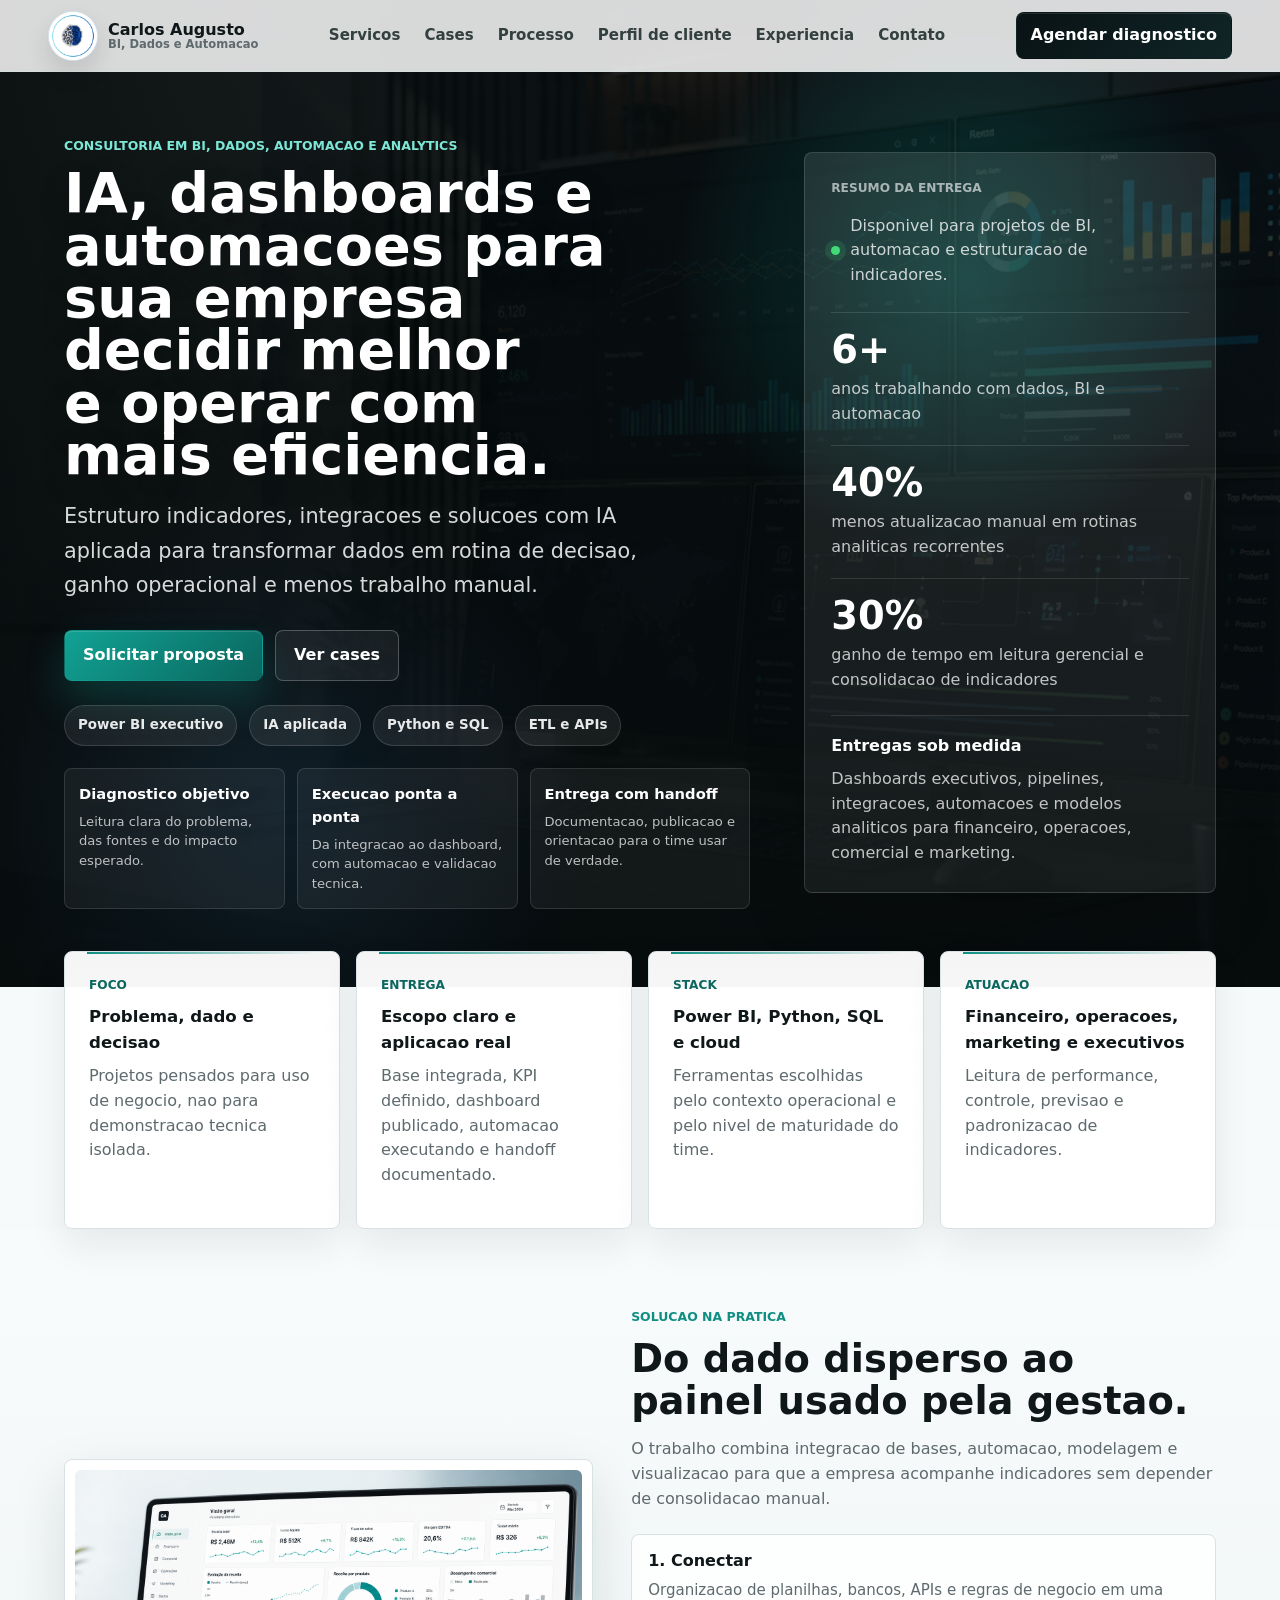
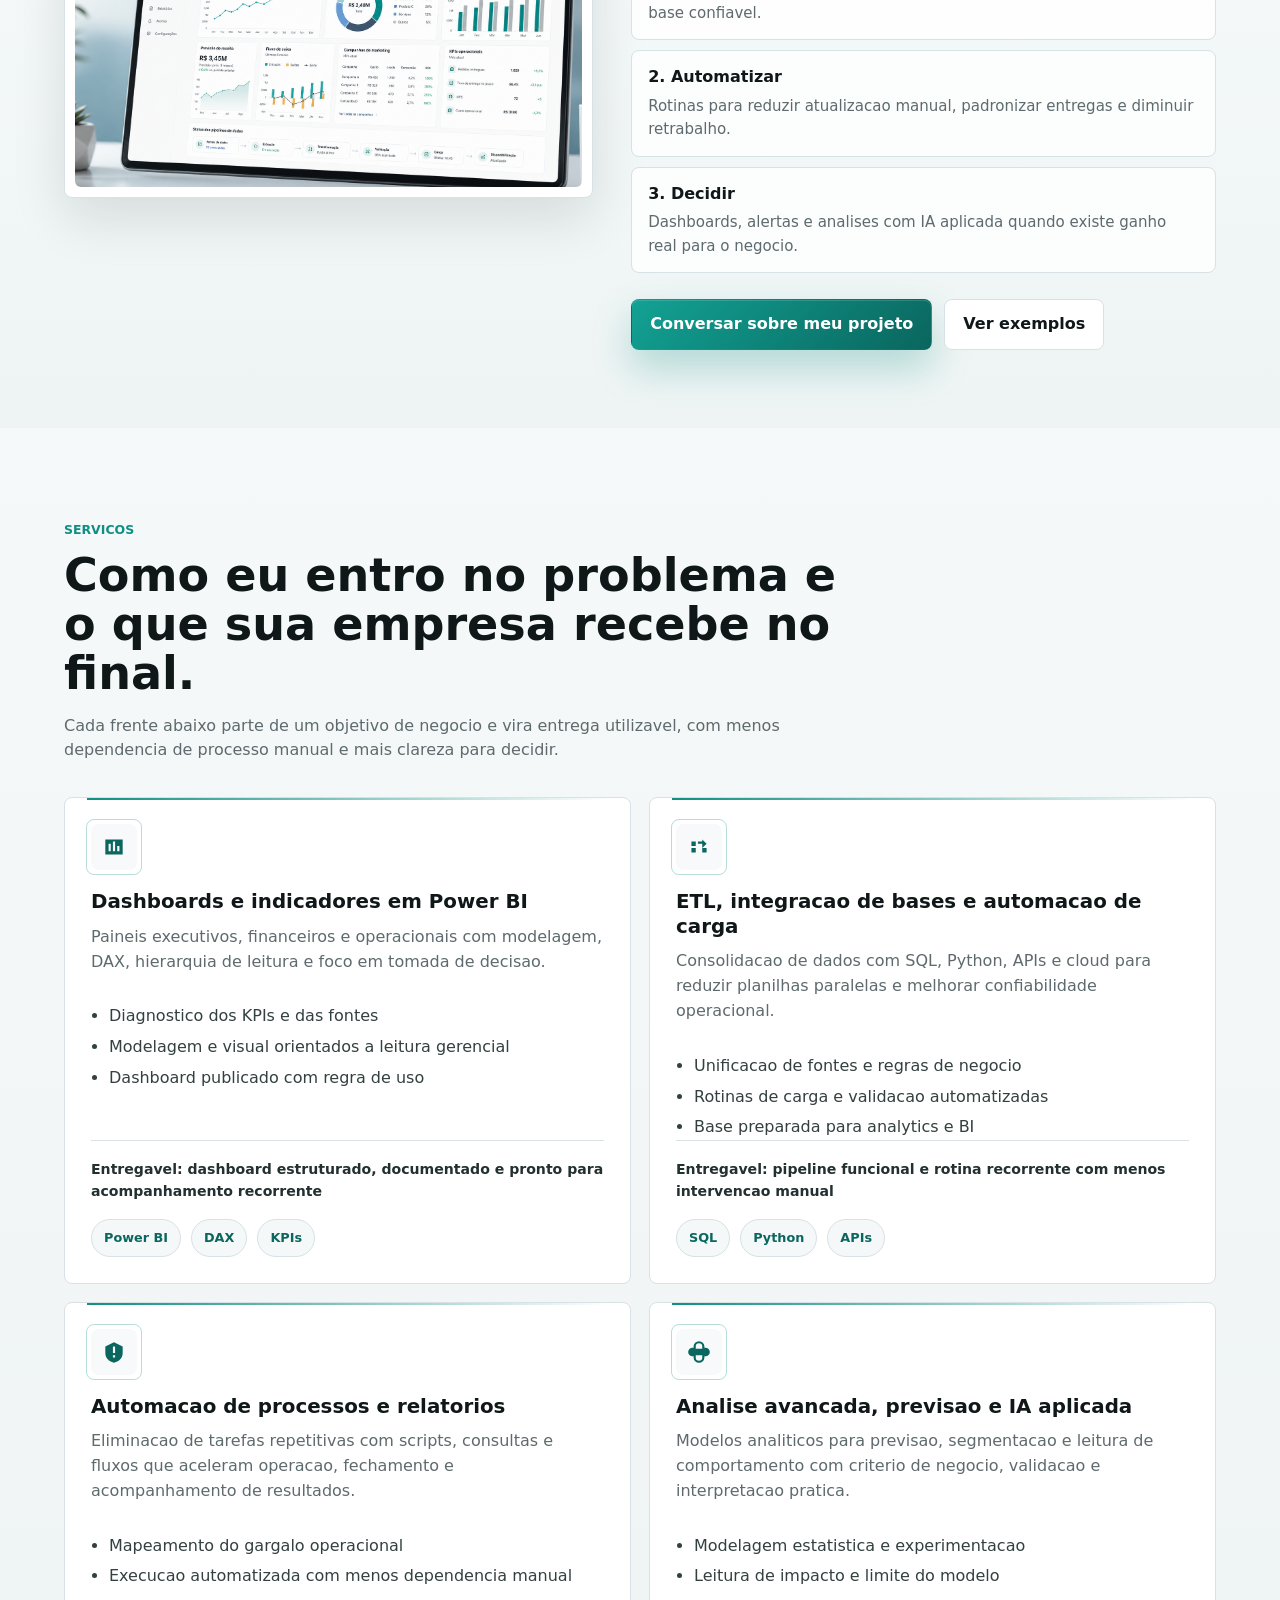
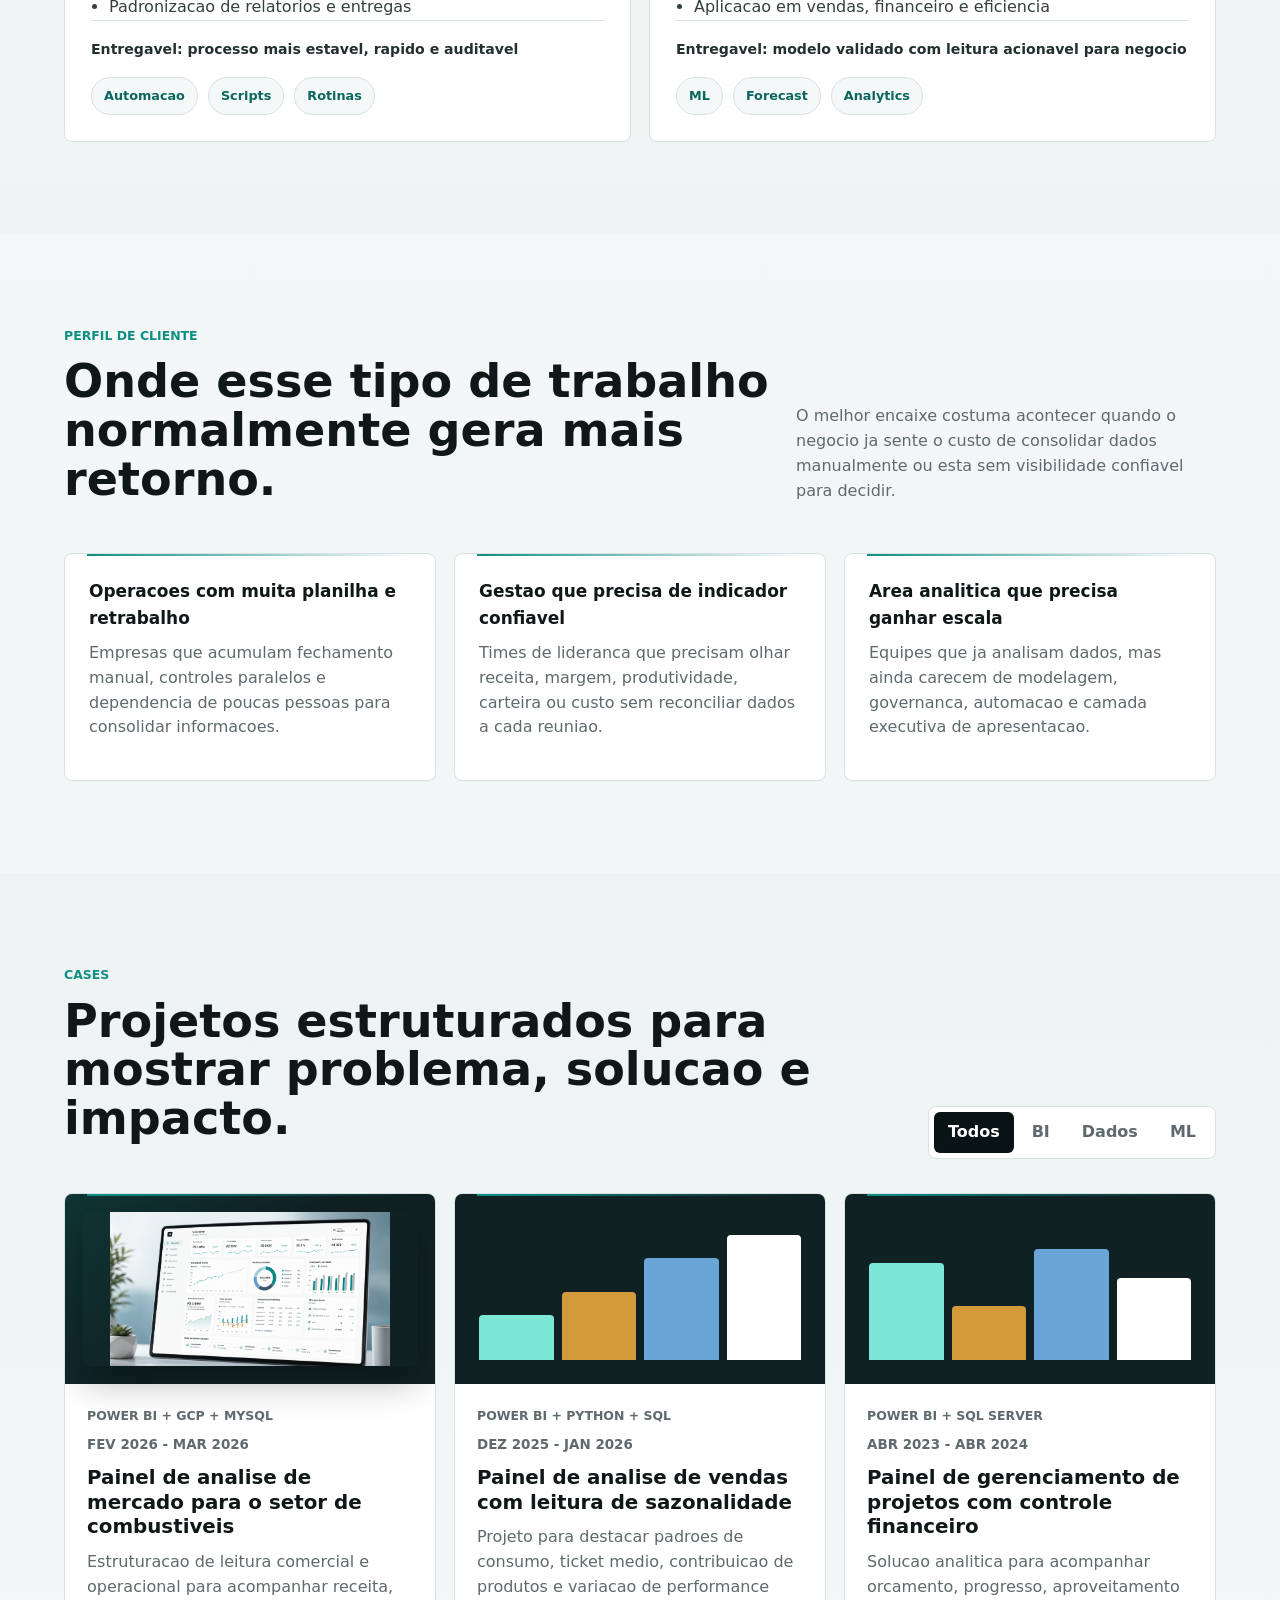
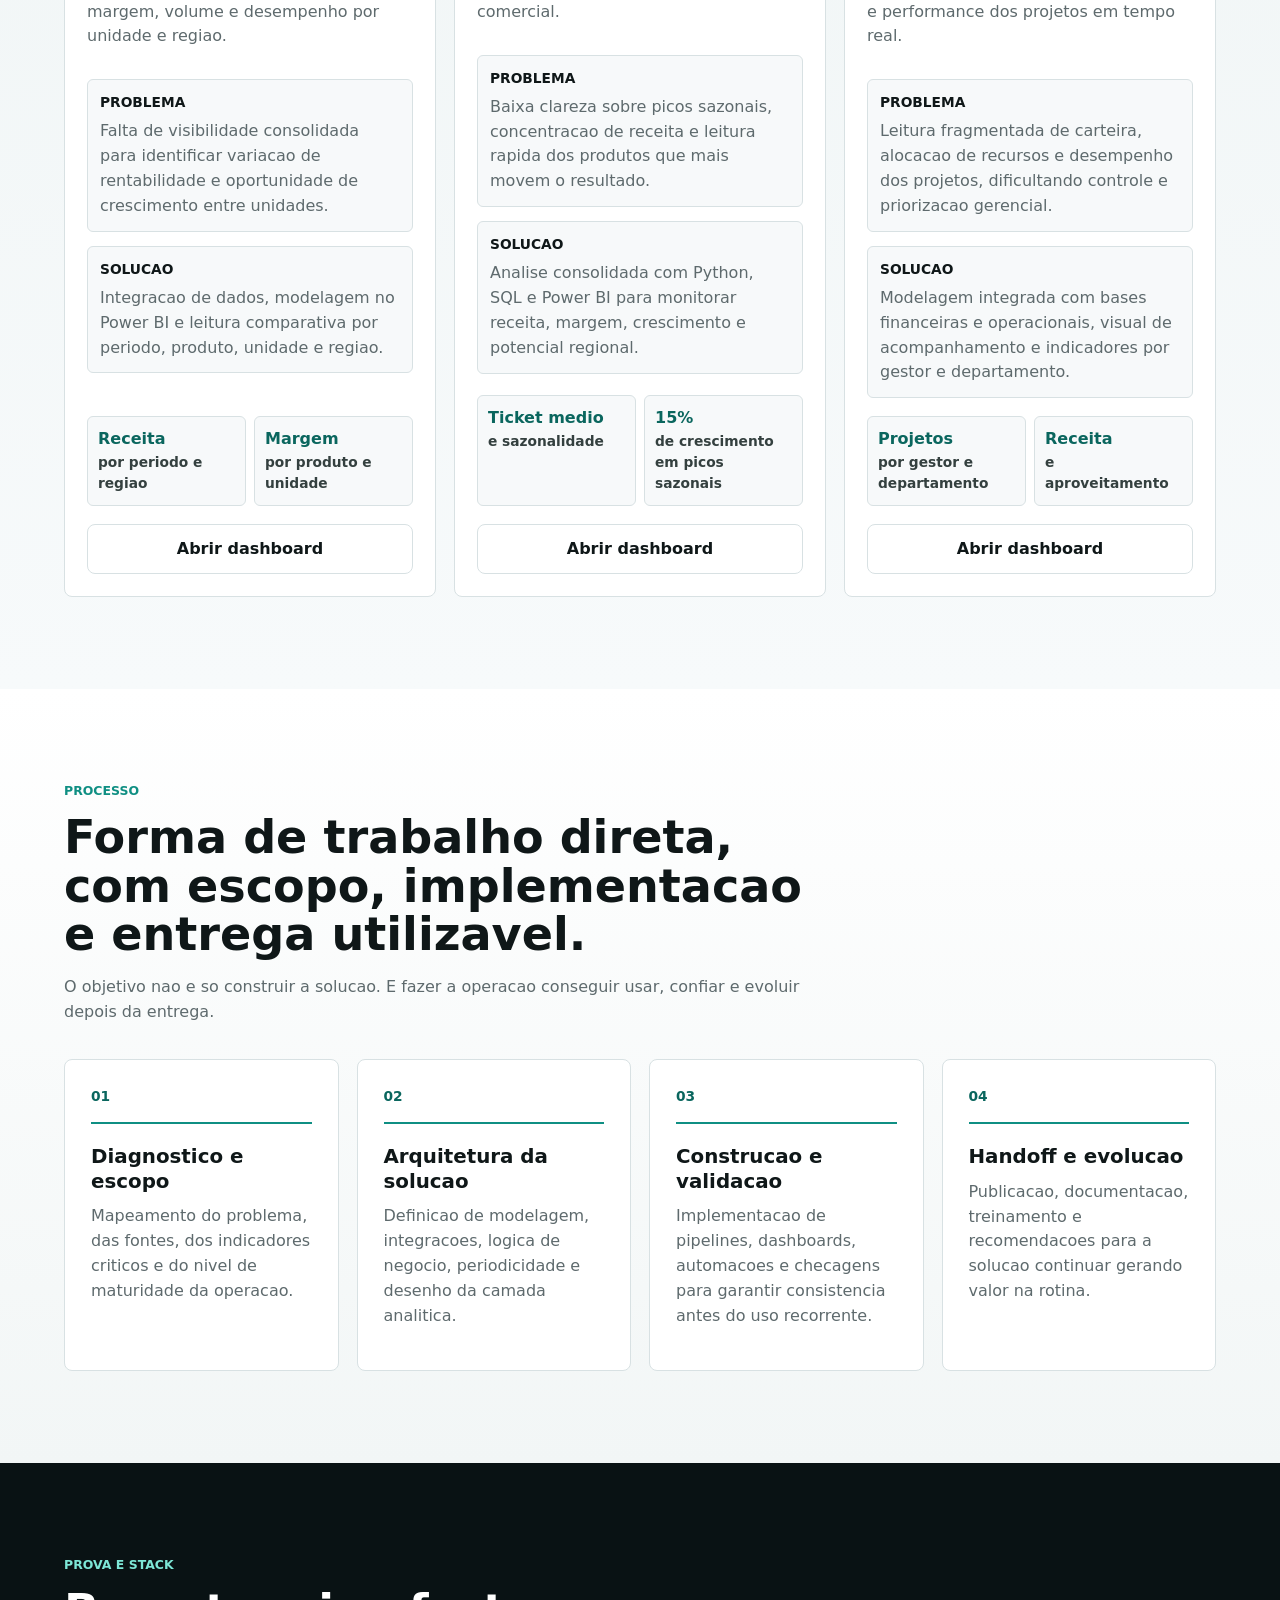
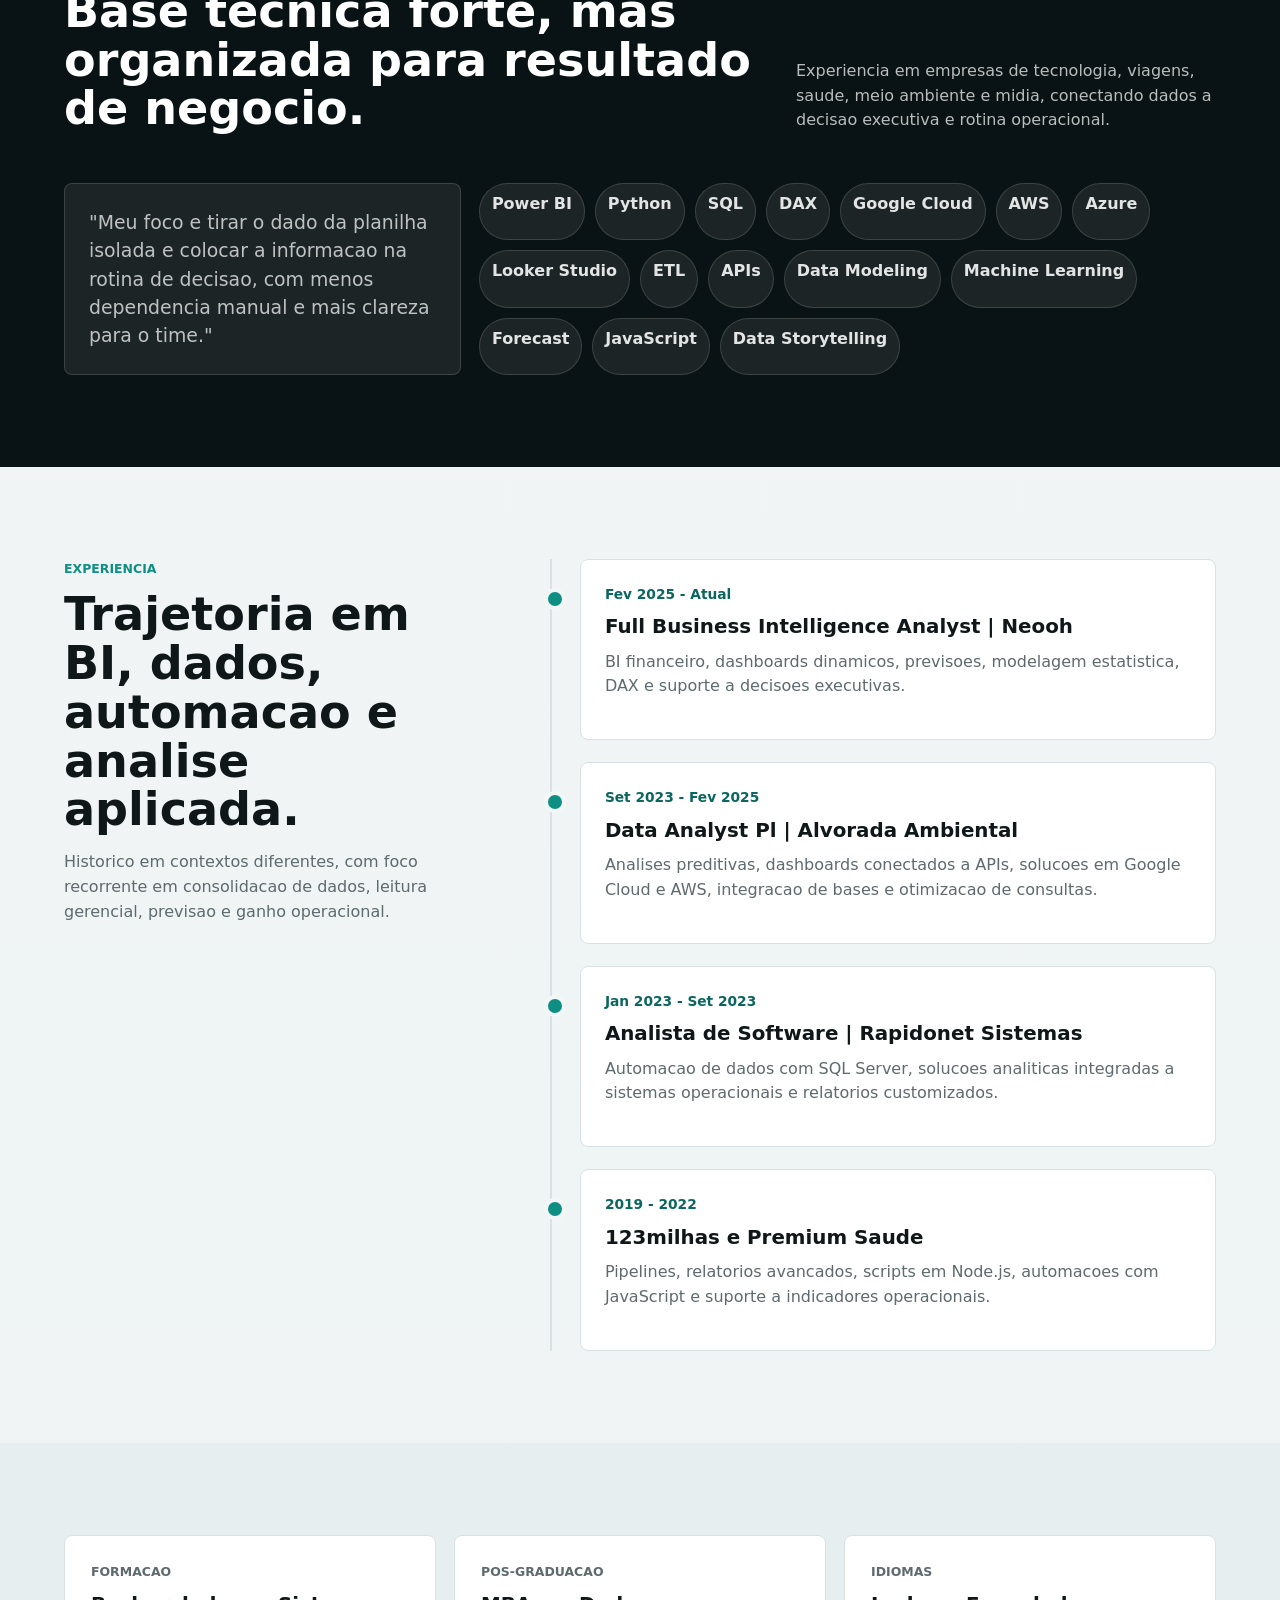
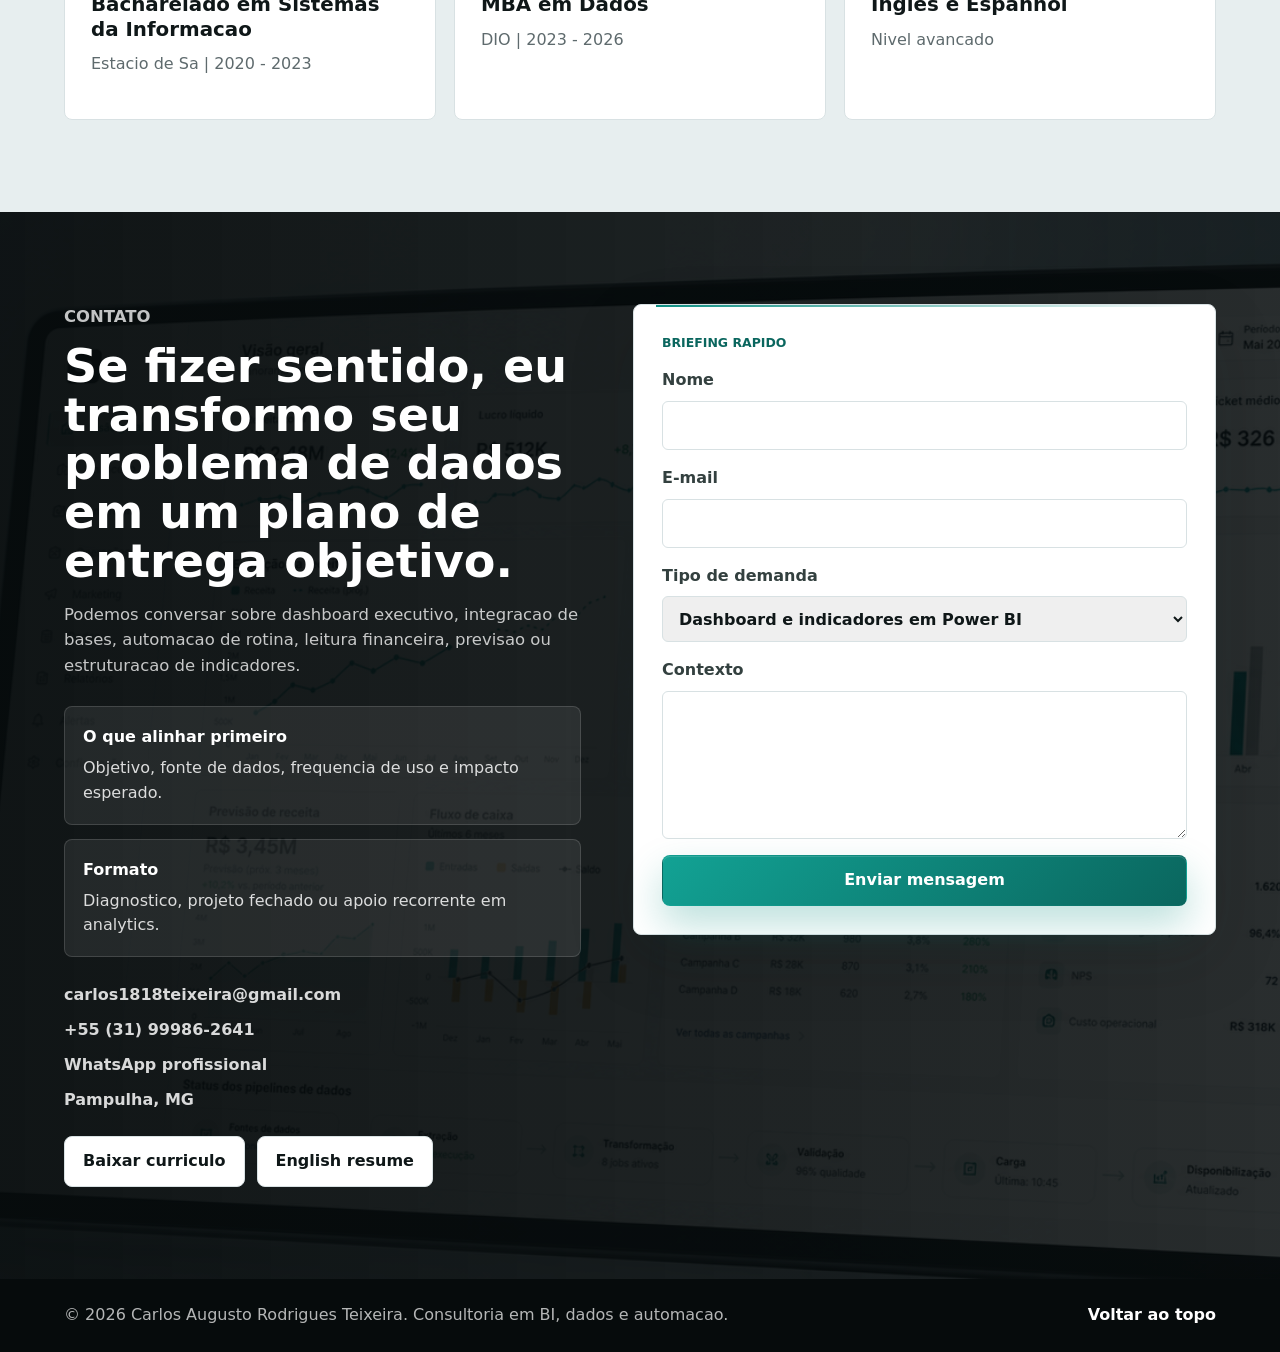
==== commit 56da478f: "Refine portfolio layout and favicon" ====
--- a/index.html
+++ b/index.html
@@ -8,7 +8,8 @@
       content="Carlos Augusto estrutura dados, dashboards e automacoes para reduzir retrabalho e acelerar decisoes de negocio."
     />
     <title>Carlos Augusto | BI, Dados e Automacao</title>
-    <link rel="icon" type="image/png" href="assets/images/logo-carlos-augusto.png" />
+    <link rel="icon" type="image/png" sizes="64x64" href="assets/images/favicon-round.png" />
+    <link rel="apple-touch-icon" href="assets/images/favicon-round.png" />
     <link rel="stylesheet" href="css/styles.css" />
   </head>
   <body>
@@ -132,29 +133,29 @@
         </div>
       </section>
 
-      <section class="section visual-offer" aria-label="Imagem de IA, dashboards e automacoes">
+      <section class="section visual-offer" aria-label="Exemplo de solucao em dados, BI e automacao">
         <div class="section-inner visual-offer-grid">
           <div class="visual-offer-media">
-            <img src="assets/images/ai-automation-showcase.png" alt="Ambiente digital com dashboards, automacoes, fluxos de dados e IA aplicada a decisoes executivas" />
+            <img src="assets/images/dashboard-showcase.png" alt="Exemplo de dashboard executivo com indicadores de negocio" />
           </div>
           <div class="visual-offer-content">
-            <p class="section-kicker">IA aplicada ao negocio</p>
-            <h2>Mais do que paineis bonitos: dados conectados, automacoes rodando e insights acionaveis.</h2>
+            <p class="section-kicker">Solucao na pratica</p>
+            <h2>Do dado disperso ao painel usado pela gestao.</h2>
             <p>
-              Combino Power BI, Python, SQL, APIs e IA para transformar rotinas manuais em processos analiticos mais confiaveis, rapidos e prontos para decisao.
+              O trabalho combina integracao de bases, automacao, modelagem e visualizacao para que a empresa acompanhe indicadores sem depender de consolidacao manual.
             </p>
             <div class="visual-feature-list">
               <article>
-                <strong>Automacoes inteligentes</strong>
-                <span>Fluxos para reduzir consolidacao manual, retrabalho e dependencia de planilhas paralelas.</span>
-              </article>
-              <article>
-                <strong>Dashboards executivos</strong>
-                <span>Indicadores organizados para diretoria, operacao, financeiro, comercial e marketing.</span>
-              </article>
-              <article>
-                <strong>IA e previsoes</strong>
-                <span>Modelos e analises para antecipar tendencias, priorizar decisoes e medir impacto.</span>
+                <strong>1. Conectar</strong>
+                <span>Organizacao de planilhas, bancos, APIs e regras de negocio em uma base confiavel.</span>
+              </article>
+              <article>
+                <strong>2. Automatizar</strong>
+                <span>Rotinas para reduzir atualizacao manual, padronizar entregas e diminuir retrabalho.</span>
+              </article>
+              <article>
+                <strong>3. Decidir</strong>
+                <span>Dashboards, alertas e analises com IA aplicada quando existe ganho real para o negocio.</span>
               </article>
             </div>
             <div class="visual-offer-actions">
--- a/css/styles.css
+++ b/css/styles.css
@@ -526,27 +526,28 @@
 .visual-offer {
   background:
     linear-gradient(180deg, #f8fbfb 0%, #eef4f4 100%);
-  padding-top: 104px;
+  padding-bottom: 78px;
+  padding-top: 78px;
 }
 
 .visual-offer-grid {
   align-items: center;
   display: grid;
-  gap: 46px;
-  grid-template-columns: minmax(0, 1.05fr) minmax(360px, 0.95fr);
+  gap: 38px;
+  grid-template-columns: minmax(0, 0.95fr) minmax(360px, 1.05fr);
 }
 
 .visual-offer-media {
-  background: linear-gradient(145deg, rgba(15, 143, 131, 0.16), rgba(43, 108, 163, 0.08));
-  border: 1px solid rgba(216, 225, 227, 0.9);
+  background: #ffffff;
+  border: 1px solid var(--line);
   border-radius: var(--radius);
-  box-shadow: 0 28px 72px rgba(15, 23, 24, 0.14);
+  box-shadow: 0 20px 54px rgba(15, 23, 24, 0.12);
   overflow: hidden;
-  padding: 12px;
+  padding: 10px;
 }
 
 .visual-offer-media img {
-  aspect-ratio: 16 / 11;
+  aspect-ratio: 16 / 10;
   border-radius: 6px;
   height: 100%;
   object-fit: cover;
@@ -554,7 +555,12 @@
 }
 
 .visual-offer-content {
-  max-width: 570px;
+  max-width: 620px;
+}
+
+.visual-offer-content h2 {
+  font-size: clamp(1.9rem, 3vw, 3rem);
+  line-height: 1.08;
 }
 
 .visual-offer-content p:not(.section-kicker),
@@ -564,15 +570,15 @@
 
 .visual-feature-list {
   display: grid;
-  gap: 12px;
-  margin-top: 24px;
+  gap: 10px;
+  margin-top: 22px;
 }
 
 .visual-feature-list article {
   background: rgba(255, 255, 255, 0.82);
   border: 1px solid var(--line);
   border-radius: var(--radius);
-  padding: 16px 18px;
+  padding: 14px 16px;
 }
 
 .visual-feature-list strong {
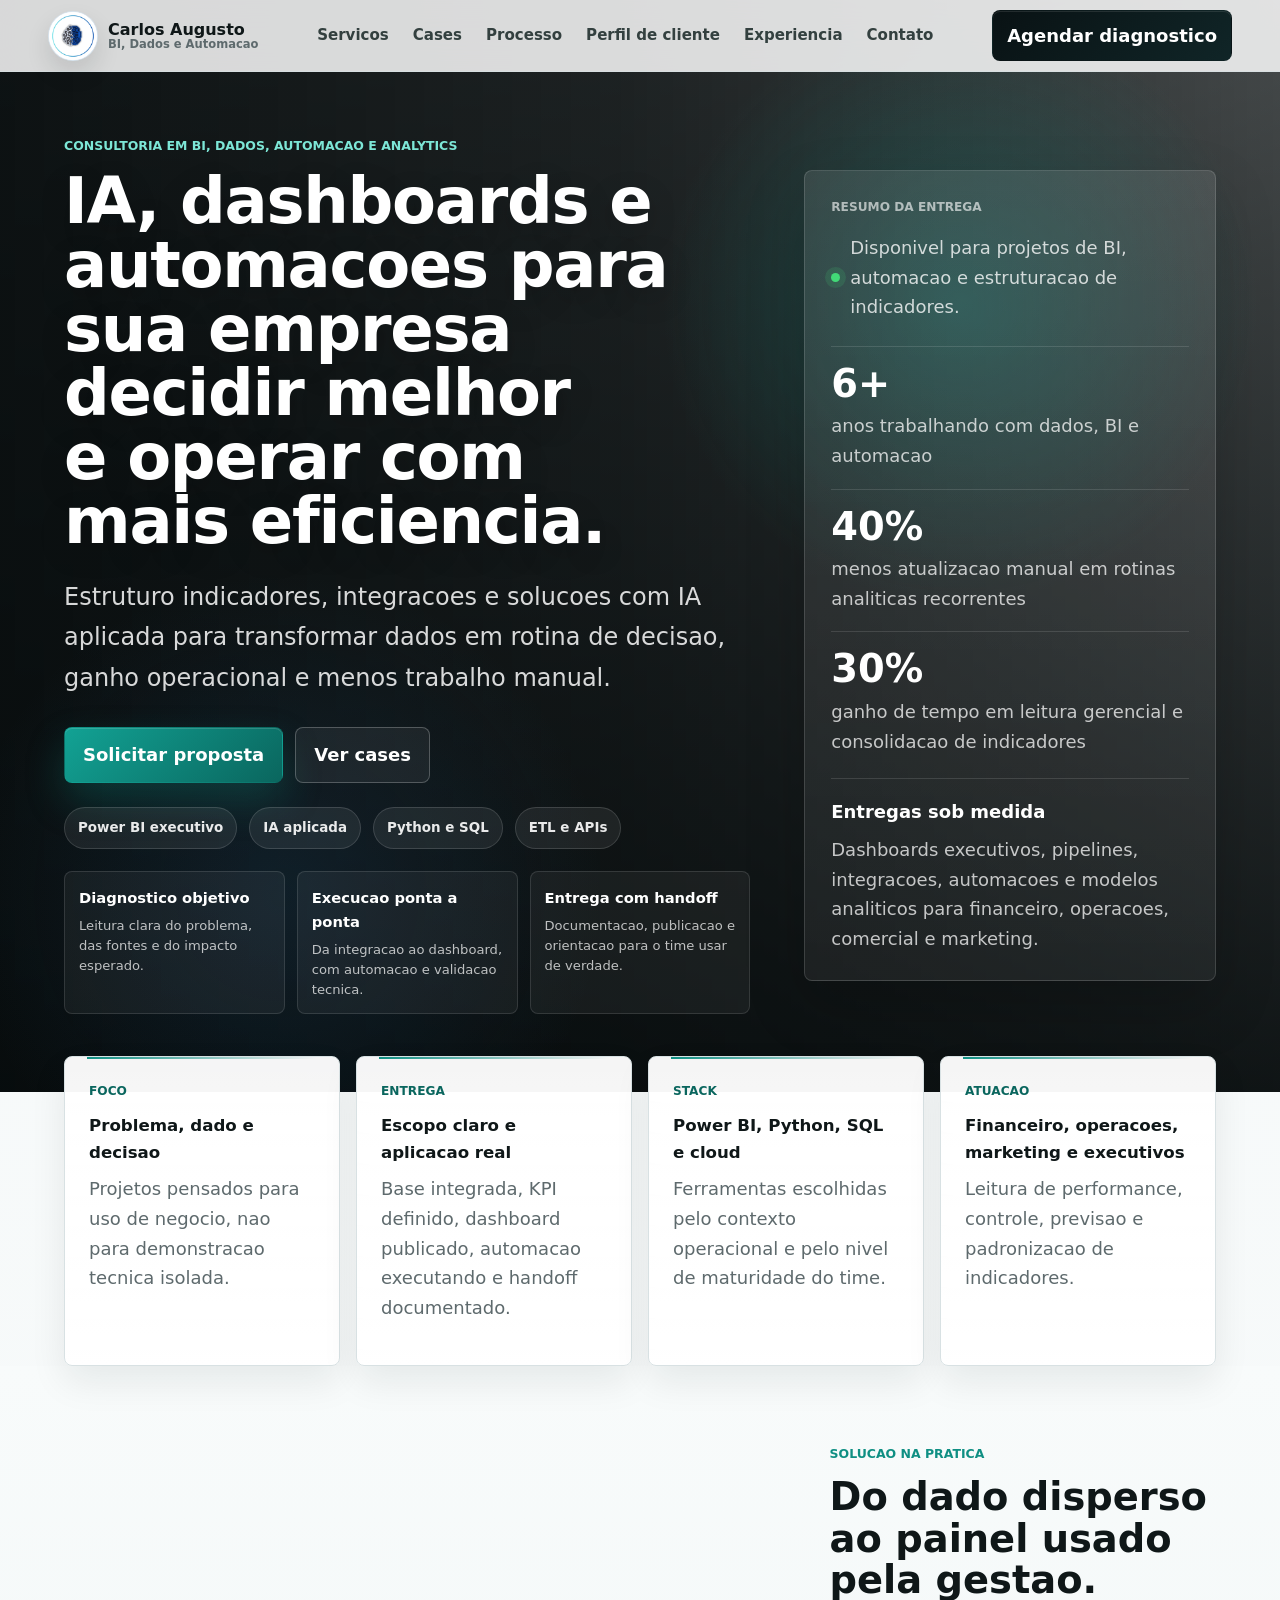
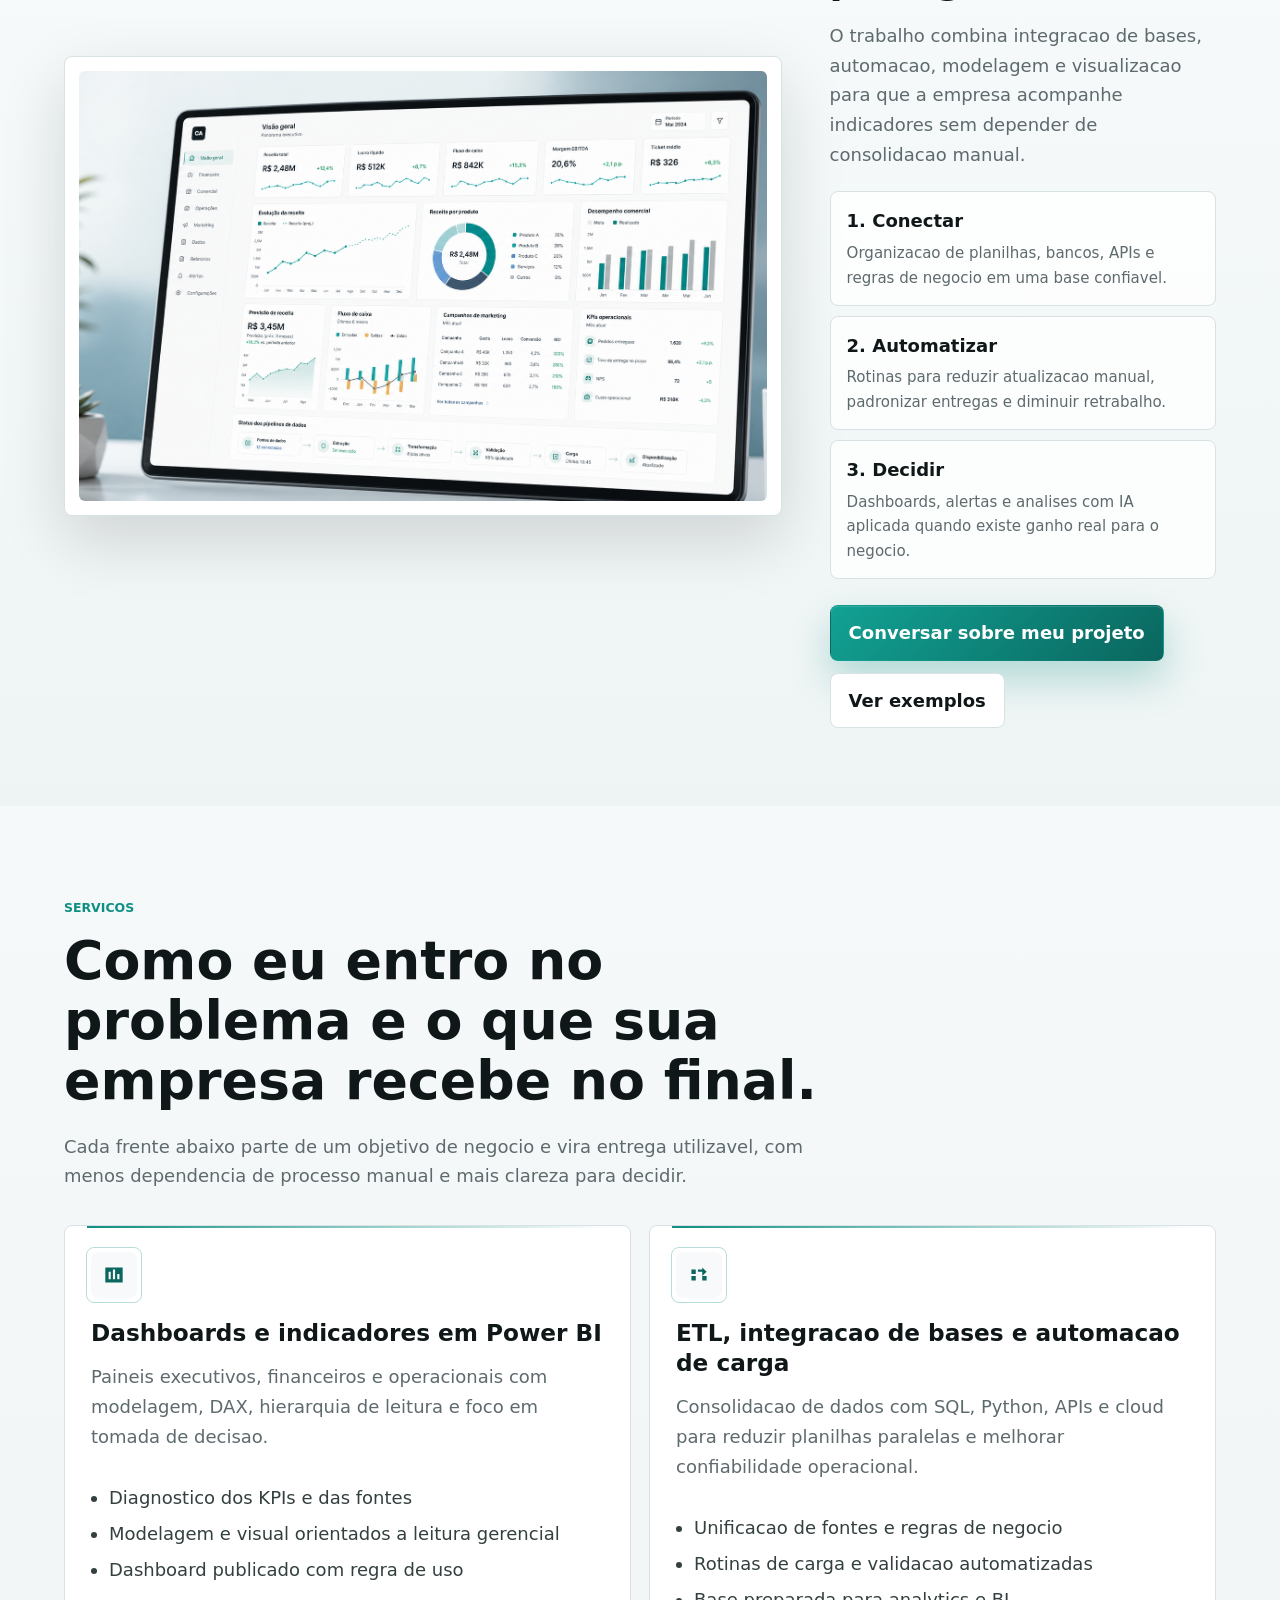
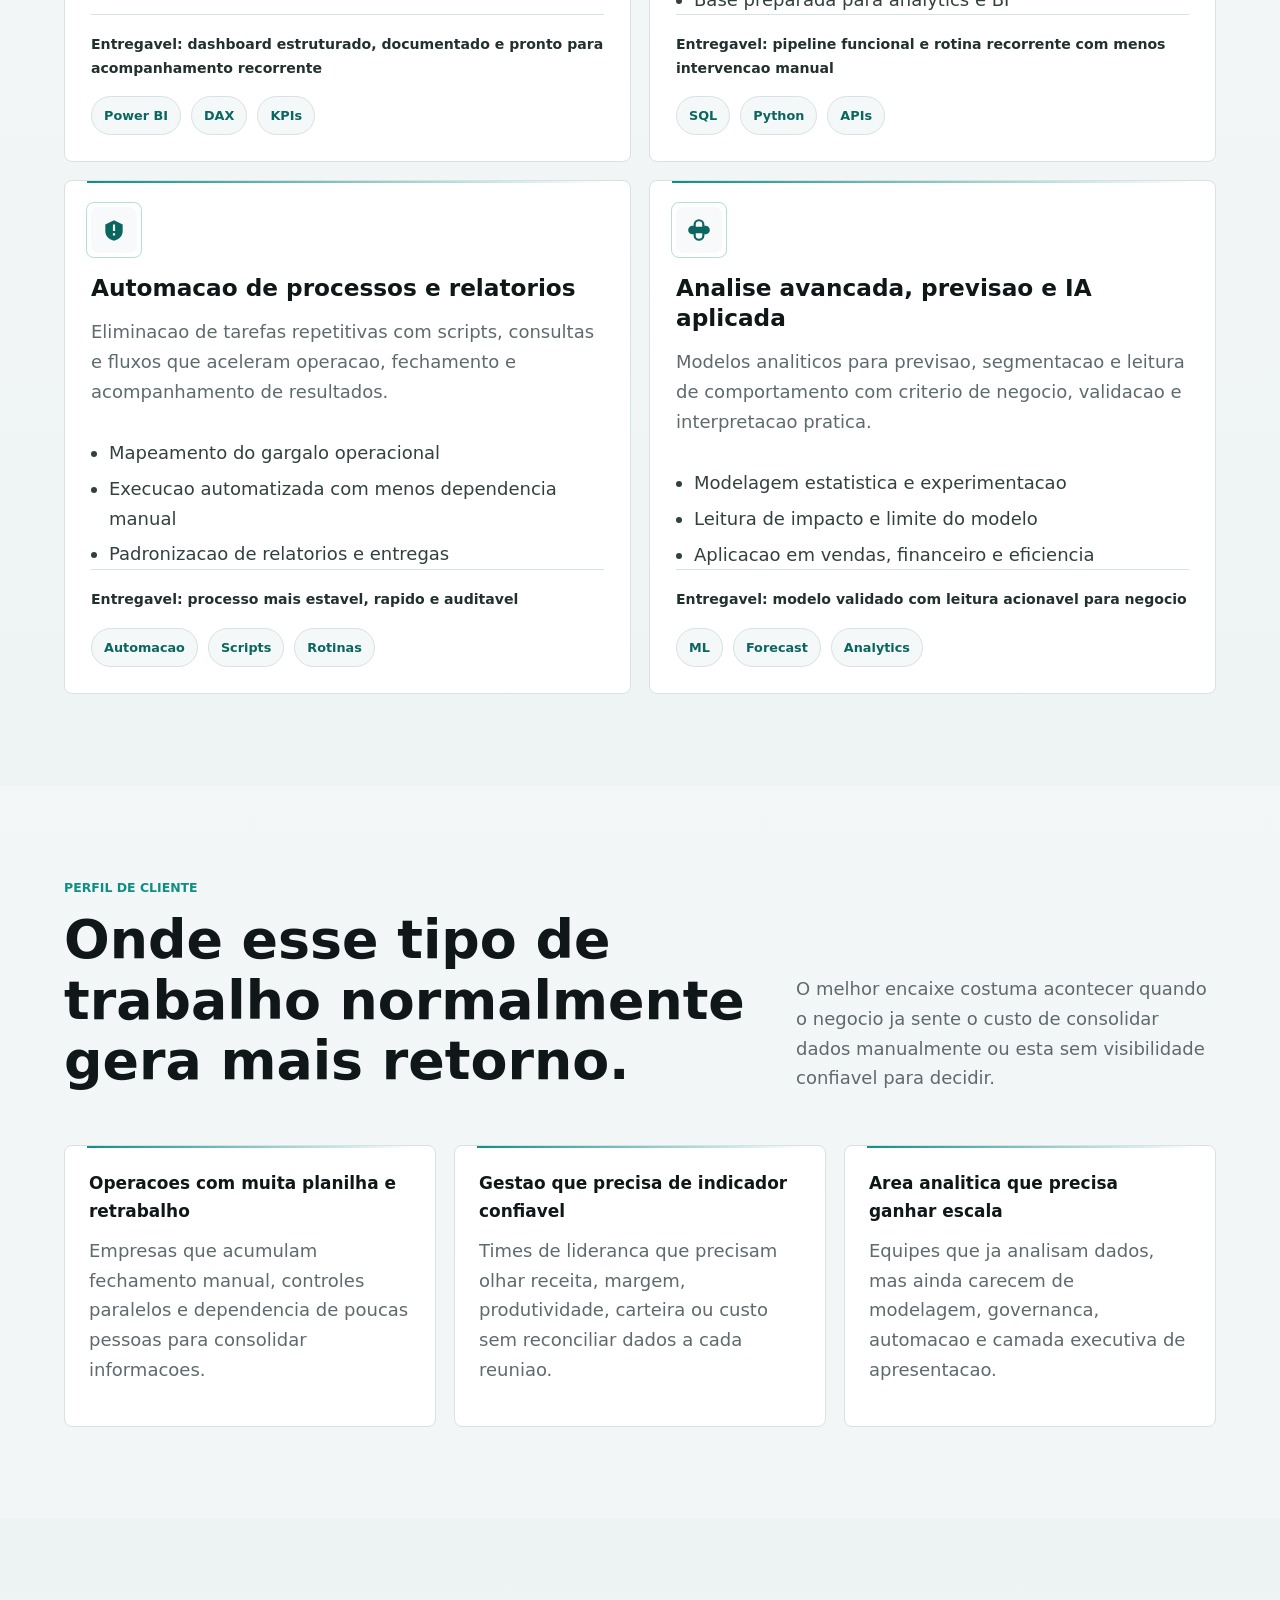
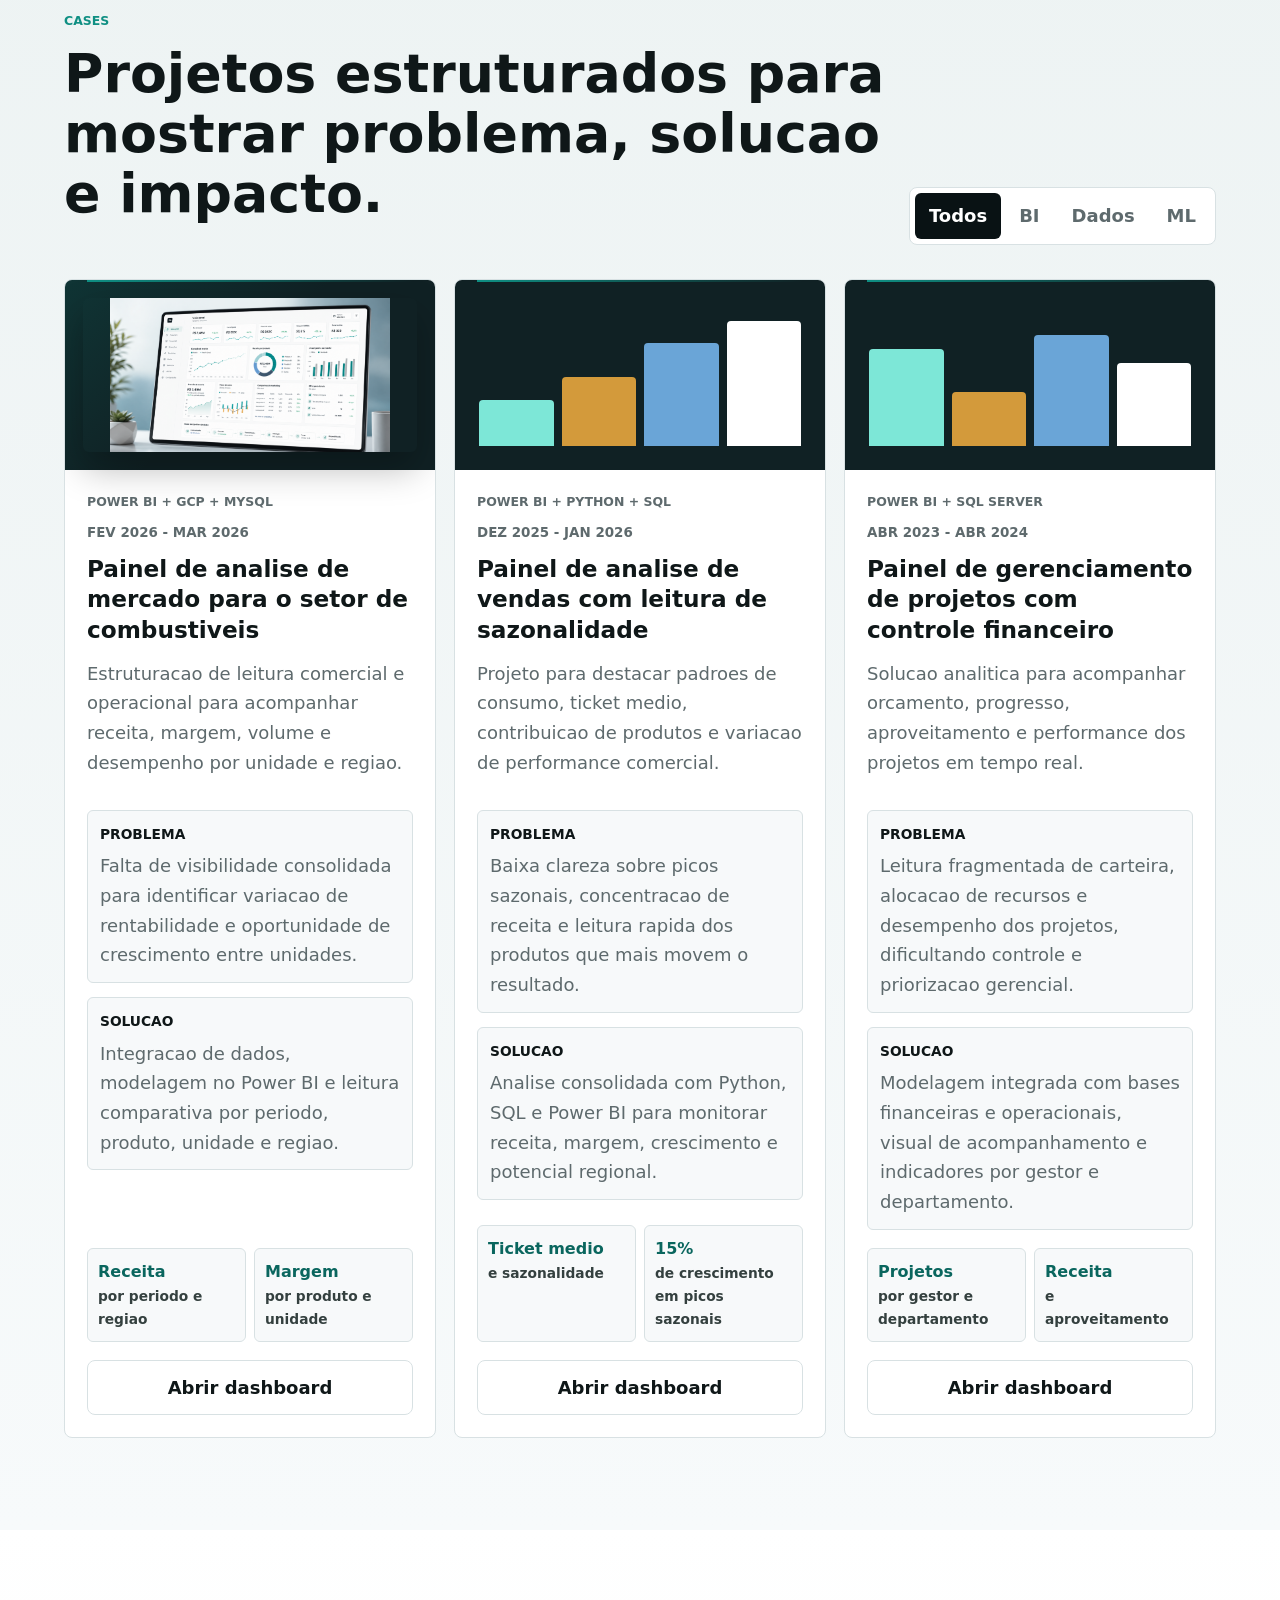
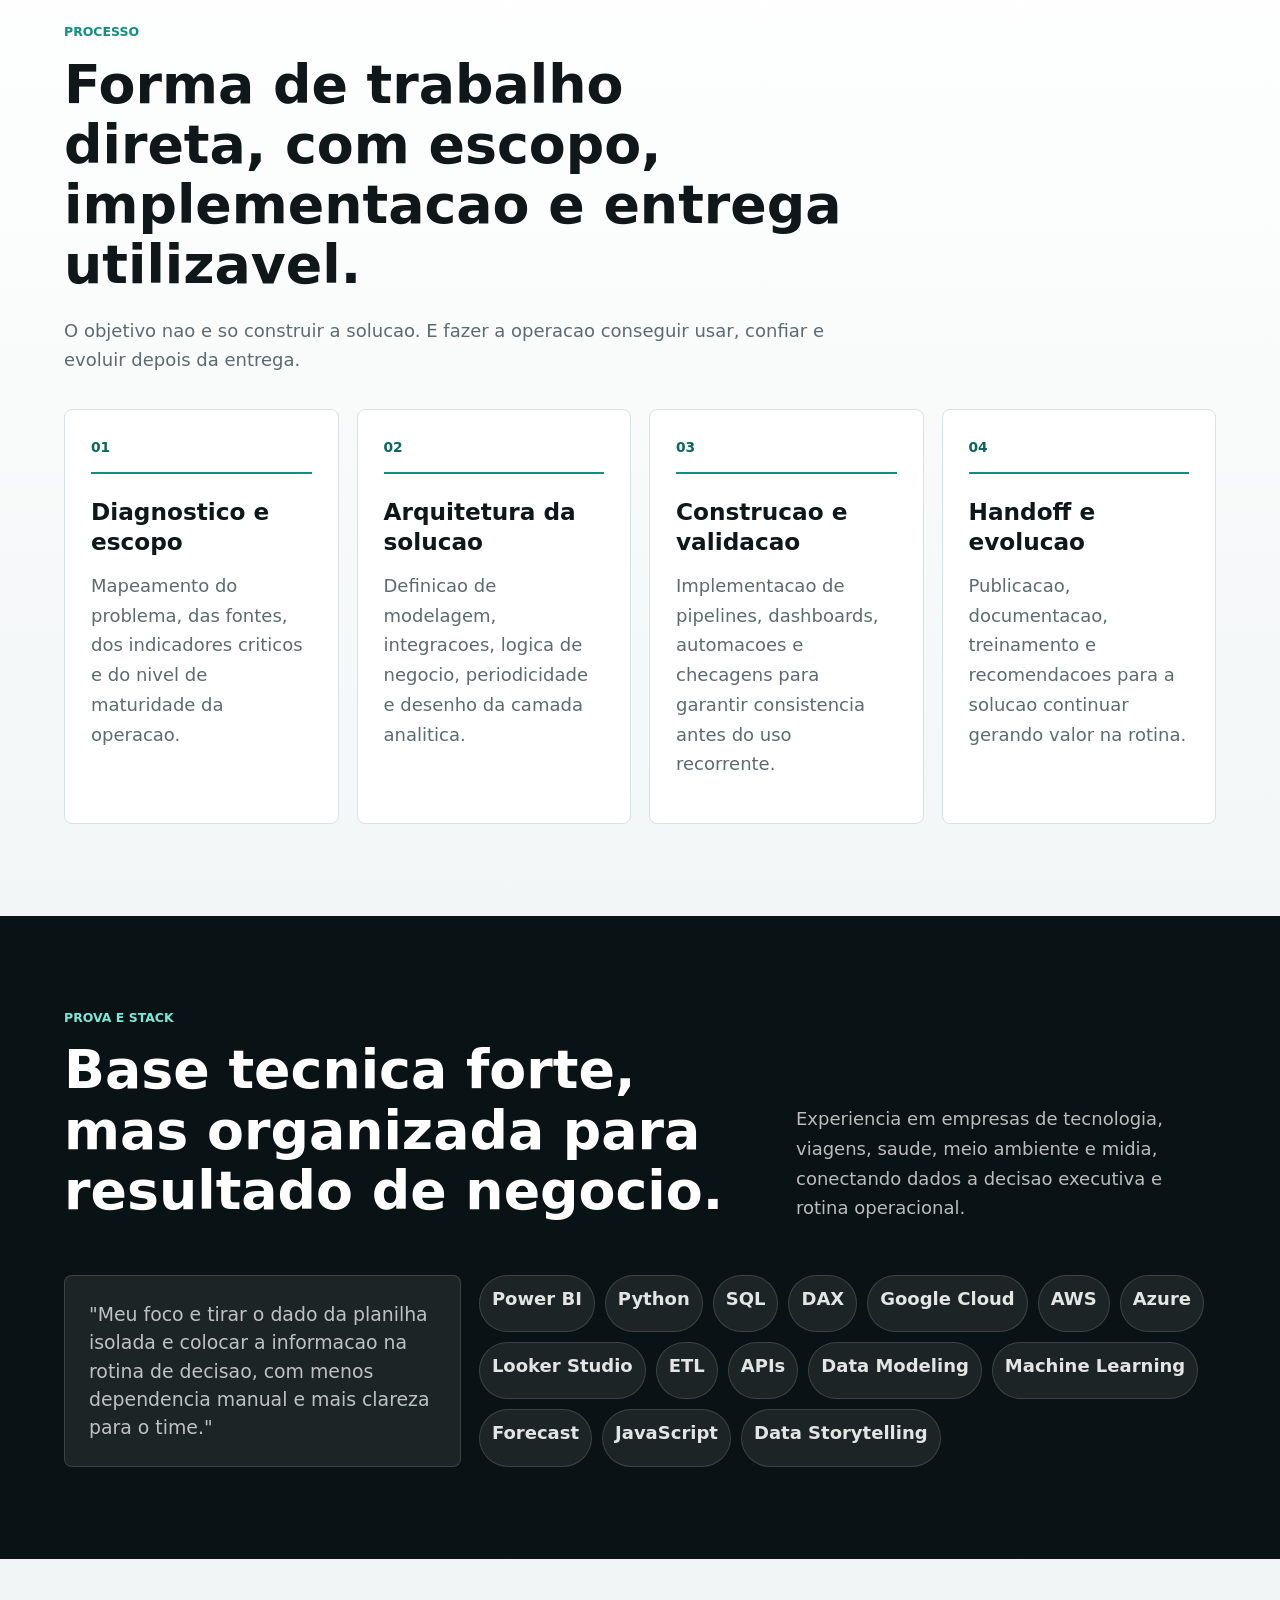
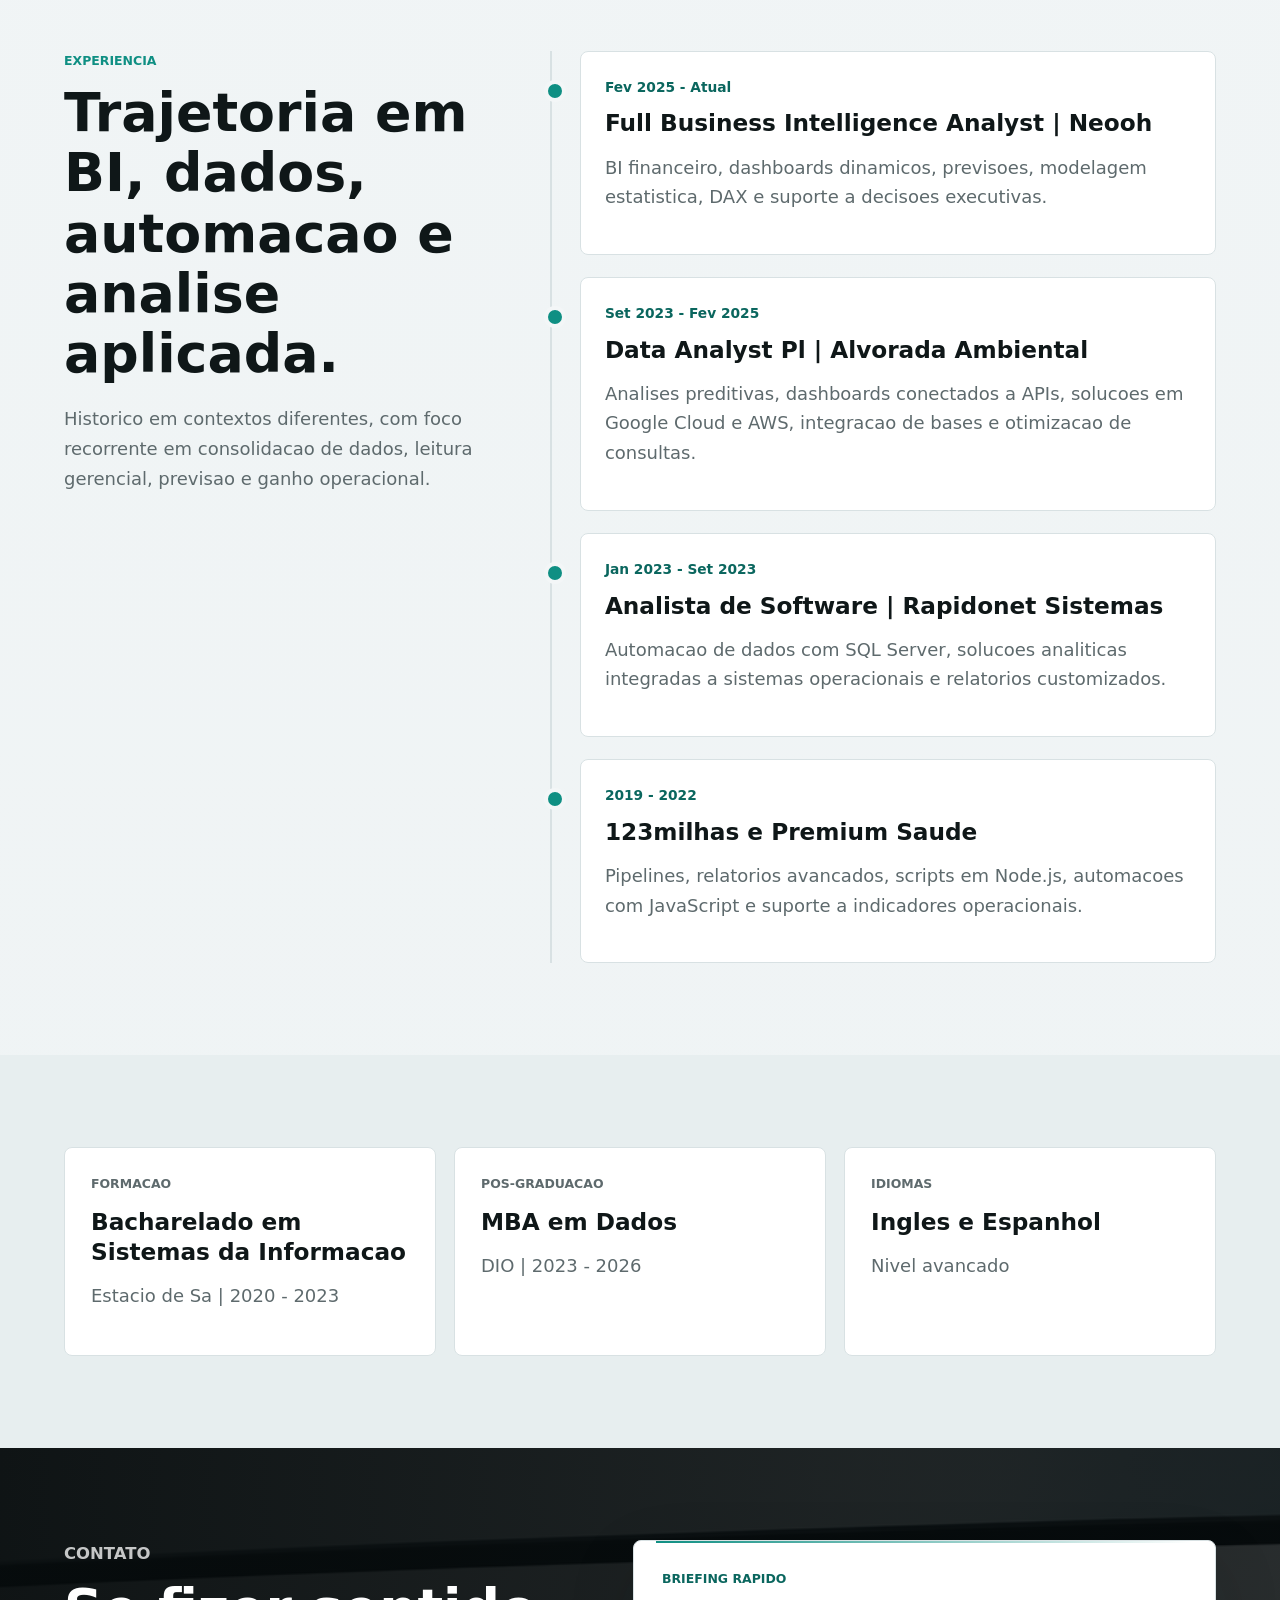
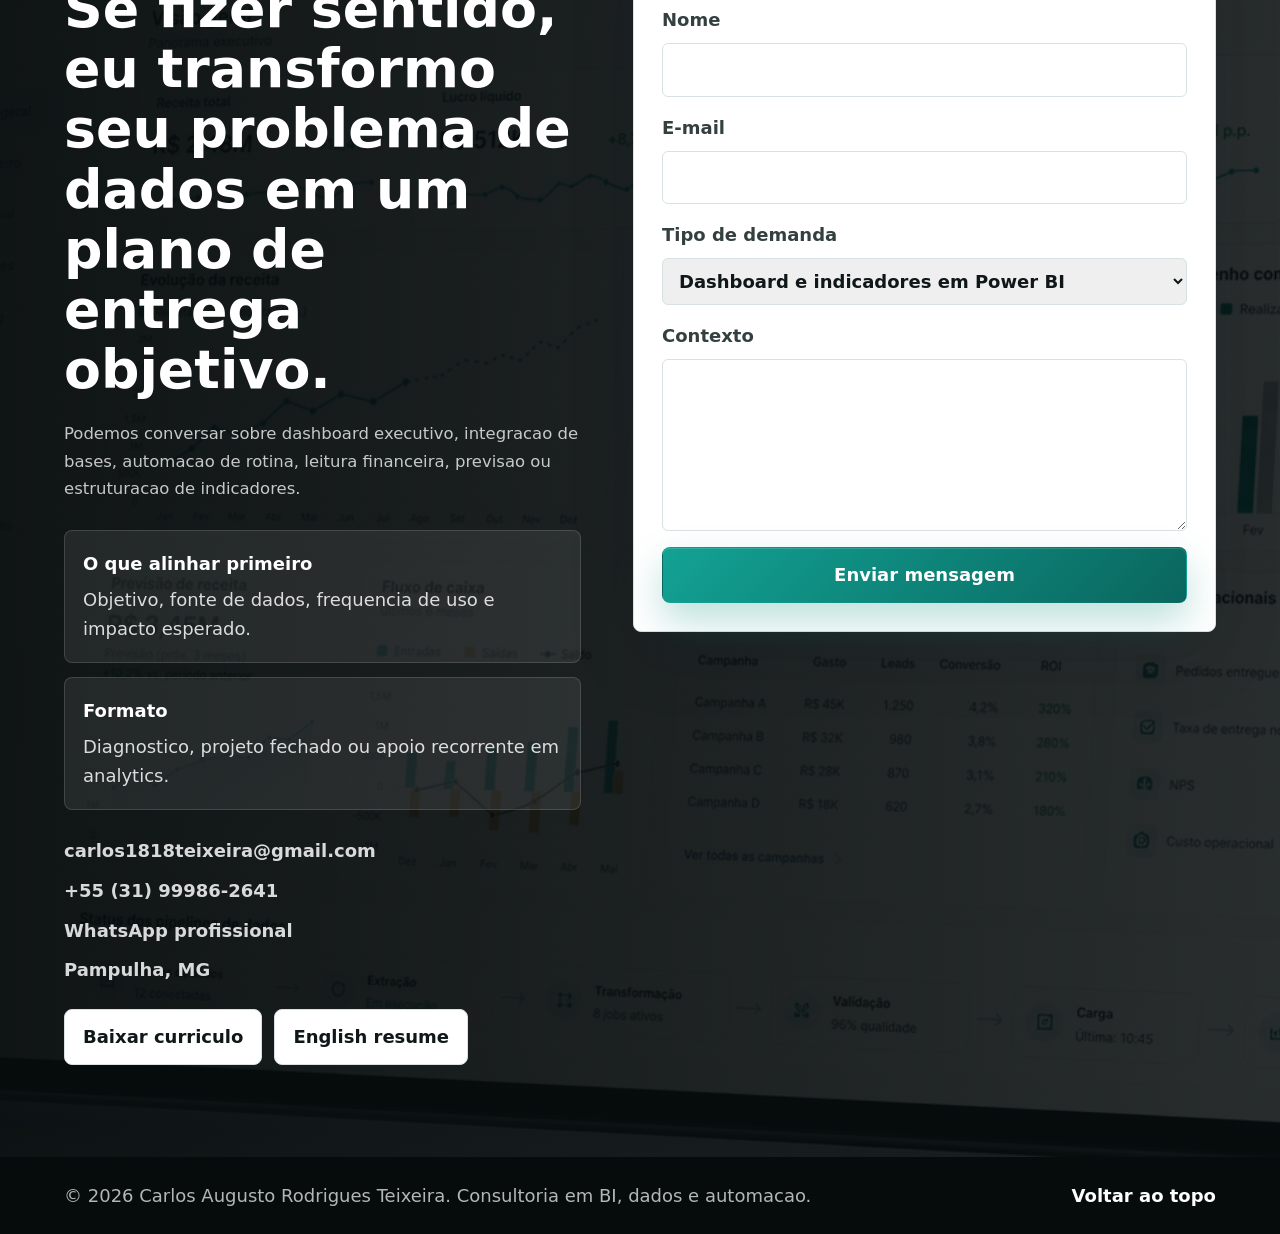
==== commit e8982660: "Publish portfolio video layout" ====
--- a/index.html
+++ b/index.html
@@ -44,7 +44,11 @@
     <main>
       <section class="hero" id="inicio">
         <div class="hero-media" aria-hidden="true">
-          <img src="assets/images/hero-analytics.png" alt="" />
+          <video autoplay loop muted playsinline>
+            <source src="assets/videos/hero-analytics.mp4" type="video/mp4">
+            <source src="assets/videos/hero-analytics.webm" type="video/webm">
+            <img src="assets/images/hero-analytics.png" alt="" />
+          </video>
         </div>
         <div class="hero-overlay"></div>
         <div class="hero-shell">
--- a/css/styles.css
+++ b/css/styles.css
@@ -15,7 +15,7 @@
   --shadow: 0 24px 70px rgba(15, 23, 24, 0.12);
   --shadow-soft: 0 16px 36px rgba(15, 23, 24, 0.08);
   --radius: 8px;
-  --max: 1180px;
+  --max: 1400px;
 }
 
 * {
@@ -31,7 +31,8 @@
   background: linear-gradient(180deg, #f8fbfb 0%, var(--bg) 42%, #eef3f4 100%);
   color: var(--ink);
   font-family: Inter, ui-sans-serif, system-ui, -apple-system, BlinkMacSystemFont, "Segoe UI", Arial, sans-serif;
-  line-height: 1.55;
+  font-size: 18px;
+  line-height: 1.65;
   overflow-x: hidden;
 }
 
@@ -54,21 +55,21 @@
 }
 
 h1 {
-  font-size: clamp(3rem, 5.2vw, 5.8rem);
-  line-height: 0.98;
-  margin-bottom: 22px;
+  font-size: clamp(3.5rem, 6vw, 6.8rem);
+  line-height: 1.02;
+  margin-bottom: 28px;
 }
 
 h2 {
-  font-size: clamp(2rem, 3.6vw, 3.5rem);
-  line-height: 1.06;
-  margin-bottom: 16px;
+  font-size: clamp(2.4rem, 4.2vw, 4.2rem);
+  line-height: 1.12;
+  margin-bottom: 20px;
 }
 
 h3 {
-  font-size: 1.24rem;
-  line-height: 1.24;
-  margin-bottom: 10px;
+  font-size: 1.45rem;
+  line-height: 1.3;
+  margin-bottom: 14px;
 }
 
 .site-header {
@@ -255,7 +256,8 @@
   position: absolute;
 }
 
-.hero-media img {
+.hero-media img,
+.hero-media video {
   height: 100%;
   object-fit: cover;
   object-position: center;
@@ -290,10 +292,10 @@
 }
 
 .hero-content h1 {
-  font-size: clamp(2.85rem, 4.35vw, 4.9rem);
-  letter-spacing: 0;
-  line-height: 0.94;
-  margin-bottom: 18px;
+  font-size: clamp(3.2rem, 5vw, 5.6rem);
+  letter-spacing: -0.02em;
+  line-height: 1;
+  margin-bottom: 24px;
   max-width: 14ch;
   text-shadow: 0 10px 30px rgba(0, 0, 0, 0.2);
   text-wrap: balance;
@@ -315,9 +317,9 @@
 
 .hero-copy {
   color: rgba(255, 255, 255, 0.84);
-  font-size: clamp(1.08rem, 1.85vw, 1.3rem);
-  line-height: 1.65;
-  max-width: 620px;
+  font-size: clamp(1.2rem, 2vw, 1.5rem);
+  line-height: 1.7;
+  max-width: 680px;
 }
 
 .hero-actions,
@@ -533,17 +535,17 @@
 .visual-offer-grid {
   align-items: center;
   display: grid;
-  gap: 38px;
-  grid-template-columns: minmax(0, 0.95fr) minmax(360px, 1.05fr);
+  gap: 48px;
+  grid-template-columns: minmax(0, 1.3fr) minmax(360px, 0.7fr);
 }
 
 .visual-offer-media {
   background: #ffffff;
   border: 1px solid var(--line);
   border-radius: var(--radius);
-  box-shadow: 0 20px 54px rgba(15, 23, 24, 0.12);
+  box-shadow: 0 24px 64px rgba(15, 23, 24, 0.15);
   overflow: hidden;
-  padding: 10px;
+  padding: 14px;
 }
 
 .visual-offer-media img {
@@ -552,6 +554,12 @@
   height: 100%;
   object-fit: cover;
   width: 100%;
+  transform: scale(1);
+  transition: transform 0.3s ease;
+}
+
+.visual-offer-media:hover img {
+  transform: scale(1.02);
 }
 
 .visual-offer-content {
